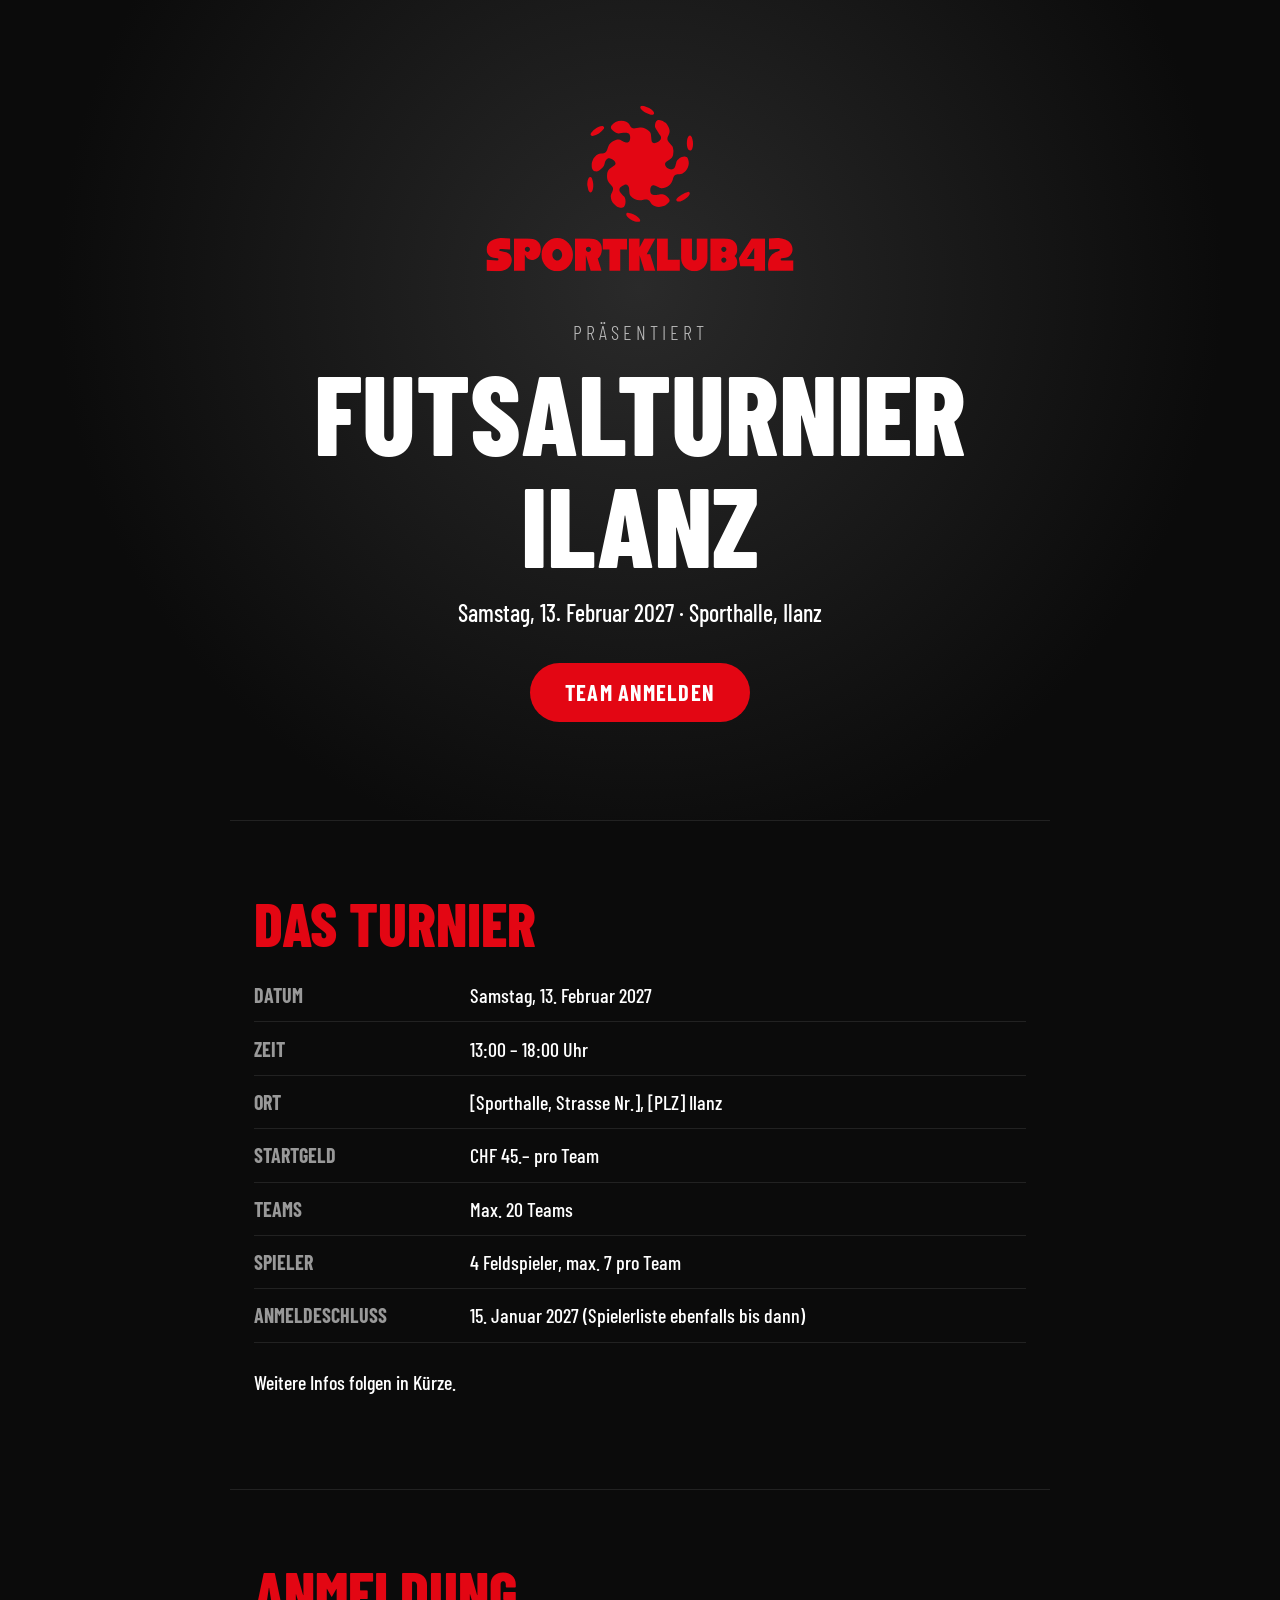
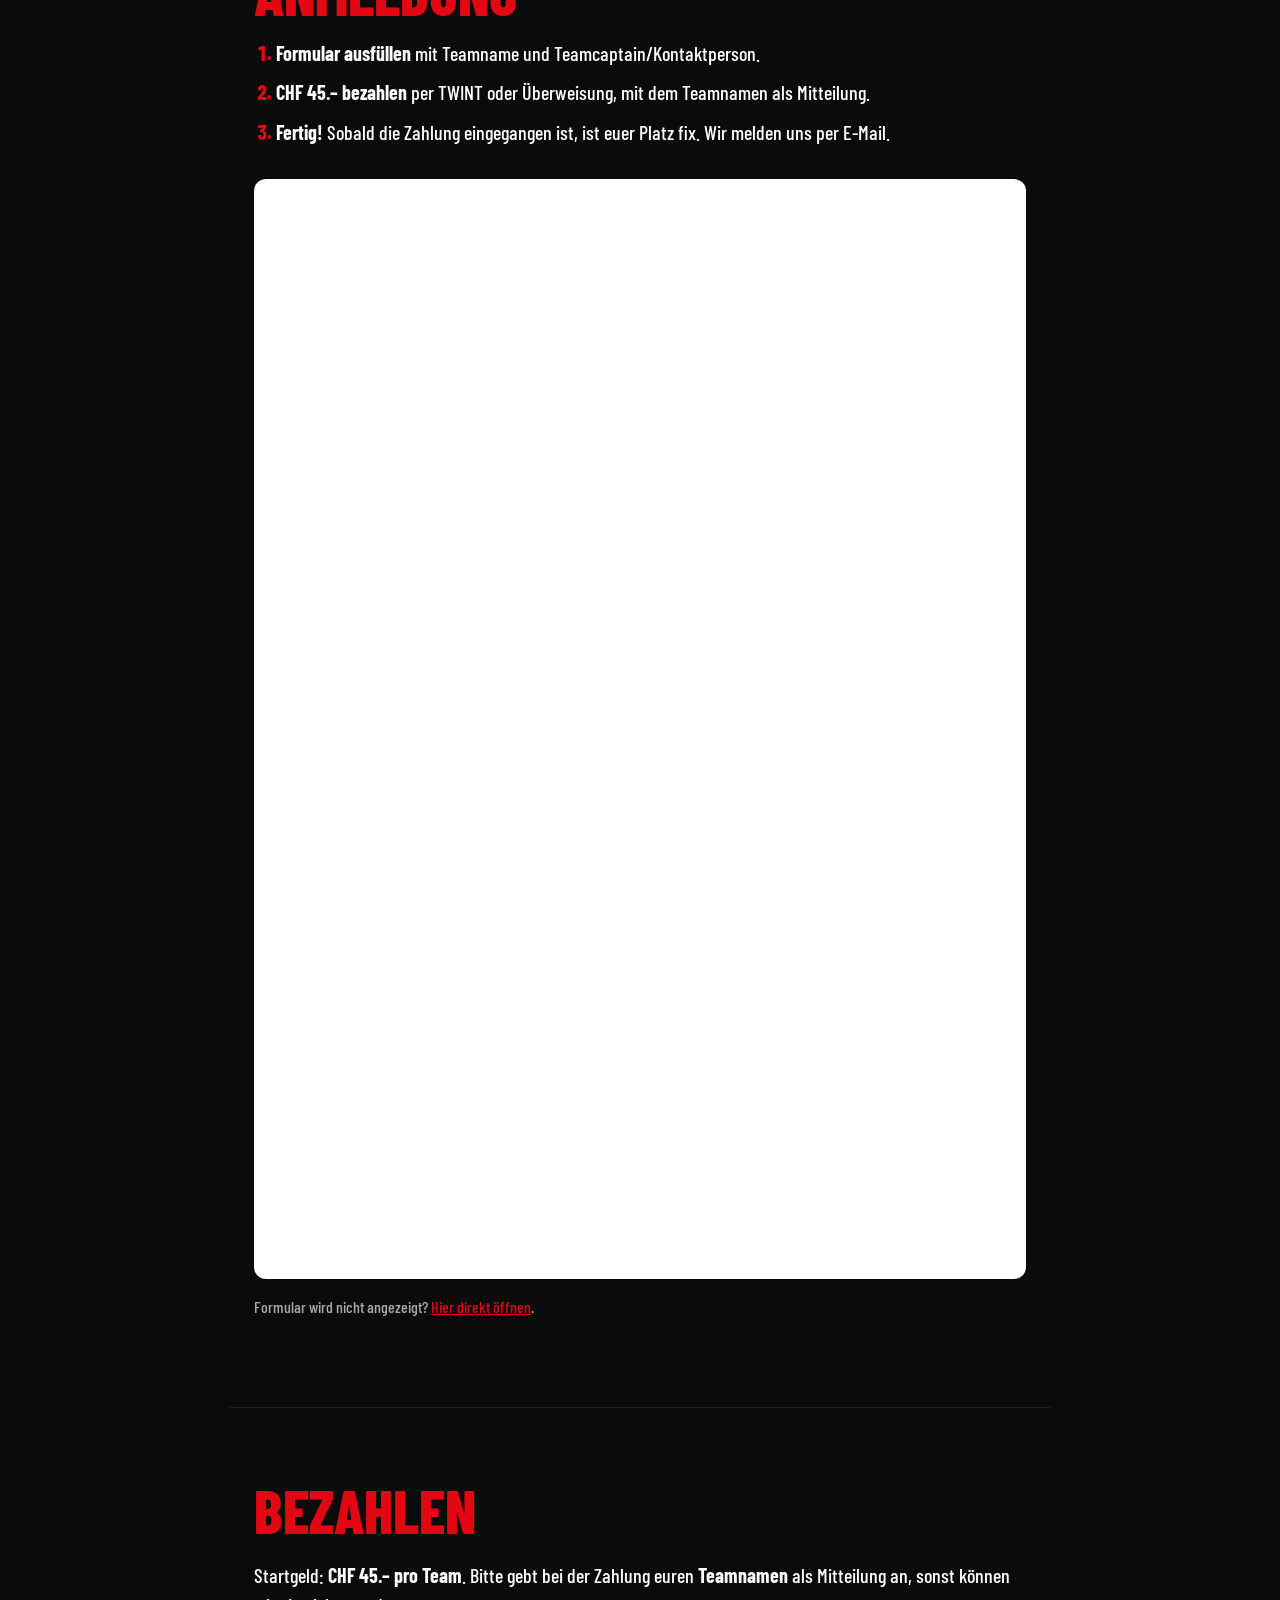
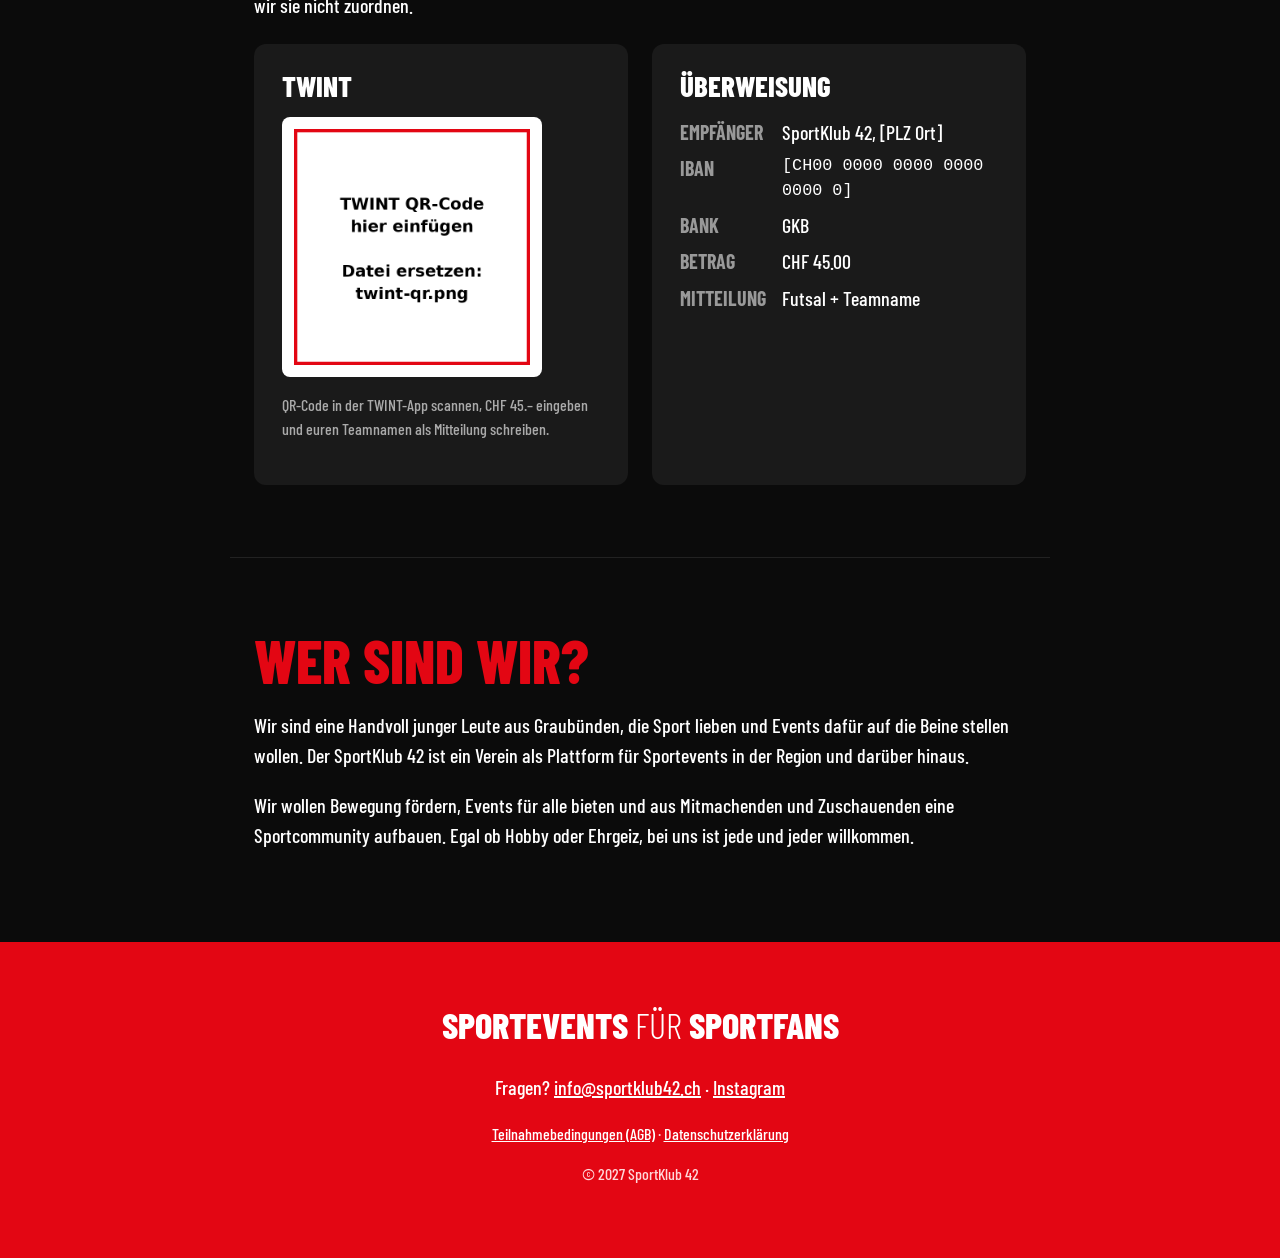
==== index.html @ c906b87c "update" ====
<!DOCTYPE html>
<html lang="de">
<head>
  <meta charset="UTF-8">
  <meta name="viewport" content="width=device-width, initial-scale=1">
  <title>Futsalturnier Ilanz 2027 · SportKlub 42</title>
  <meta name="description" content="Futsalturnier in Ilanz am 13. Februar 2027. Jetzt Team anmelden!">
  <link rel="icon" href="favicon.svg" type="image/svg+xml">
  <link rel="preconnect" href="https://fonts.googleapis.com">
  <link rel="preconnect" href="https://fonts.gstatic.com" crossorigin>
  <link href="https://fonts.googleapis.com/css2?family=Barlow+Condensed:wght@300;500;700;800&display=swap" rel="stylesheet">
  <link rel="stylesheet" href="style.css">
</head>
<body>



<!-- ===================== START ===================== -->
<header class="hero">
  <img src="logo.svg" alt="SportKlub 42" class="hero-logo">
  <p class="kicker">präsentiert</p>
  <h1>Futsalturnier<br>Ilanz</h1>
  <!-- ✏️ ÄNDERN: Datum und Ort -->
  <p class="hero-date">Samstag, 13. Februar 2027 · Sporthalle, Ilanz</p>
  <a href="#anmeldung" class="button">Team anmelden</a>
</header>

<main>

<!-- ===================== TURNIER-INFOS ===================== -->
<section id="infos">
  <h2>Das Turnier</h2>
  <!-- ✏️ ÄNDERN: Infos anpassen. Eine Zeile = ein <div>…</div> -->
  <dl class="facts">
    <div><dt>Datum</dt><dd>Samstag, 13. Februar 2027</dd></div>
    <div><dt>Zeit</dt><dd>13:00 – 18:00 Uhr</dd></div>
    <div><dt>Ort</dt><dd>[Sporthalle, Strasse Nr.], [PLZ] Ilanz</dd></div>
    <div><dt>Startgeld</dt><dd>CHF 45.– pro Team</dd></div>
    <div><dt>Teams</dt><dd>Max. 20 Teams</dd></div>
    <div><dt>Spieler</dt><dd>4 Feldspieler, max. 7 pro Team</dd></div>
    <div><dt>Anmeldeschluss</dt><dd>15. Januar 2027 (Spielerliste ebenfalls bis dann)</dd></div>
  </dl>
  <!-- ✏️ ÄNDERN: Weitere Infos (Preise, Festwirtschaft, Regeln …) -->
  <p>Weitere Infos folgen in Kürze.</p>
</section>

<!-- ===================== ANMELDUNG ===================== -->
<section id="anmeldung">
  <h2>Anmeldung</h2>
  <ol class="steps">
    <li><strong>Formular ausfüllen</strong> mit Teamname und Teamcaptain/Kontaktperson.</li>
    <li><strong>CHF 45.– bezahlen</strong> per TWINT oder Überweisung, mit dem Teamnamen als Mitteilung.</li>
    <li><strong>Fertig!</strong> Sobald die Zahlung eingegangen ist, ist euer Platz fix. Wir melden uns per E-Mail.</li>
  </ol>

  <!-- ✏️ ÄNDERN: Link zu deinem Google Formular (2× unten).
       Google Forms → Senden → Symbol <> → den Link aus src="…" kopieren. -->
  <div class="form-wrap">
    <iframe src="https://docs.google.com/forms/d/e/1FAIpQLSemf6gyw5c2agx_GuWiJ-W3IJJ6KyXU89ZQ1VP37ujWk7Qgcg/viewform?usp=header"
            title="Anmeldeformular" loading="lazy">Wird geladen…</iframe>
  </div>
  <p class="small">Formular wird nicht angezeigt?
    <a href="https://docs.google.com/forms/d/e/1FAIpQLSemf6gyw5c2agx_GuWiJ-W3IJJ6KyXU89ZQ1VP37ujWk7Qgcg/viewform" target="_blank" rel="noopener">Hier direkt öffnen</a>.</p>
</section>

<!-- ===================== BEZAHLEN ===================== -->
<section id="bezahlen">
  <h2>Bezahlen</h2>
  <p>Startgeld: <strong>CHF 45.– pro Team</strong>. Bitte gebt bei der Zahlung euren <strong>Teamnamen</strong> als Mitteilung an, sonst können wir sie nicht zuordnen.</p>

  <div class="pay">
    <div class="pay-box">
      <h3>TWINT</h3>
      <!-- ✏️ ÄNDERN: Dein QR-Code als Bild "twint-qr.png" in den Ordner legen (alte Datei ersetzen) -->
      <img src="twint-qr.png" alt="TWINT QR-Code" class="qr">
      <p class="small">QR-Code in der TWINT-App scannen, CHF 45.– eingeben und euren Teamnamen als Mitteilung schreiben.</p>
    </div>

    <div class="pay-box">
      <h3>Überweisung</h3>
      <!-- ✏️ ÄNDERN: Bankangaben -->
      <dl class="bank">
        <dt>Empfänger</dt><dd>SportKlub 42, [PLZ Ort]</dd>
        <dt>IBAN</dt><dd class="mono">[CH00 0000 0000 0000 0000 0]</dd>
        <dt>Bank</dt><dd>GKB</dd>
        <dt>Betrag</dt><dd>CHF 45.00</dd>
        <dt>Mitteilung</dt><dd>Futsal + Teamname</dd>
      </dl>
    </div>
  </div>
</section>

<!-- ===================== ÜBER UNS ===================== -->
<section id="ueber-uns">
  <h2>Wer sind wir?</h2>
  <p>Wir sind eine Handvoll junger Leute aus Graubünden, die Sport lieben und Events dafür auf die Beine stellen wollen. Der SportKlub 42 ist ein Verein als Plattform für Sportevents in der Region und darüber hinaus.</p>
  <p>Wir wollen Bewegung fördern, Events für alle bieten und aus Mitmachenden und Zuschauenden eine Sportcommunity aufbauen. Egal ob Hobby oder Ehrgeiz, bei uns ist jede und jeder willkommen.</p>
</section>

</main>

<!-- ===================== FUSSZEILE ===================== -->
<footer>
  <p class="tagline">Sportevents <span>für</span> Sportfans</p>
  <!-- ✏️ ÄNDERN: Kontakt -->
  <p>Fragen? <a href="mailto:info@sportklub42.ch">info@sportklub42.ch</a> · <a href="https://www.instagram.com/sportklub.42/" target="_blank" rel="noopener">Instagram</a></p>
  <p class="small"><a href="agb.html">Teilnahmebedingungen (AGB)</a> · <a href="datenschutz.html">Datenschutzerklärung</a></p>
  <p class="small">© 2027 SportKlub 42</p>
</footer>

</body>
</html>
---- style.css ----
/* Farben – hier kannst du sie zentral ändern */
:root {
  --rot: #E30613;
  --schwarz: #0b0b0b;
  --grau: #1a1a1a;
  --weiss: #ffffff;
}

* { box-sizing: border-box; }

body {
  margin: 0;
  background: var(--schwarz);
  color: var(--weiss);
  font-family: "Barlow Condensed", "Arial Narrow", sans-serif;
  font-weight: 500;
  font-size: 1.25rem;
  line-height: 1.5;
}

a { color: var(--rot); }

h1, h2, h3 {
  font-weight: 800;
  text-transform: uppercase;
  line-height: 1;
  margin: 0 0 1rem;
}

/* ---------- Start ---------- */
.hero {
  min-height: min(100vh, 820px);
  display: flex;
  flex-direction: column;
  align-items: center;
  justify-content: center;
  text-align: center;
  padding: 3rem 1.5rem;
  background: radial-gradient(circle at 50% 35%, #2a2a2a 0%, var(--schwarz) 70%);
}
.hero-logo { width: min(320px, 70vw); margin-bottom: 2.5rem; }
.kicker { text-transform: uppercase; letter-spacing: .2em; font-weight: 300; margin: 0 0 .5rem; color: #bbb; }
.hero h1 { font-size: clamp(2.5rem, 10vw, 7rem); overflow-wrap: anywhere; }
.hero-date { font-size: 1.5rem; margin: 0 0 2rem; }

.button {
  display: inline-block;
  background: var(--rot);
  color: var(--weiss);
  text-decoration: none;
  text-transform: uppercase;
  font-weight: 700;
  font-size: 1.4rem;
  letter-spacing: .05em;
  padding: .8rem 2.2rem;
  border-radius: 999px;
}
.button:hover { background: #c00510; }

/* ---------- Abschnitte ---------- */
section {
  max-width: 820px;
  margin: 0 auto;
  padding: 4.5rem 1.5rem;
  border-top: 1px solid #222;
}
section h2 { font-size: clamp(2.5rem, 7vw, 3.75rem); color: var(--rot); }

.facts { margin: 0 0 1.5rem; }
.facts div {
  display: grid;
  grid-template-columns: 12.5rem 1fr;
  gap: 1rem;
  padding: .7rem 0;
  border-bottom: 1px solid #222;
}
.facts dt { text-transform: uppercase; font-weight: 700; color: #999; }
.facts dd { margin: 0; }

.steps { padding-left: 1.4rem; margin: 0 0 2rem; }
.steps li { margin-bottom: .6rem; }
.steps li::marker { color: var(--rot); font-weight: 800; }

.form-wrap {
  background: var(--weiss);
  border-radius: 12px;
  overflow: hidden;
}
.form-wrap iframe { display: block; width: 100%; height: 1100px; border: 0; }

.pay { display: grid; grid-template-columns: 1fr 1fr; gap: 1.5rem; margin-top: 1.5rem; }
.pay-box { background: var(--grau); border-radius: 12px; padding: 1.75rem; }
.pay-box h3 { font-size: 1.8rem; }
.qr { width: 100%; max-width: 260px; display: block; background: var(--weiss); border-radius: 8px; padding: 8px; }
.bank { margin: 0; display: grid; grid-template-columns: auto 1fr; gap: .4rem 1rem; }
.bank dt { color: #999; text-transform: uppercase; font-weight: 700; }
.bank dd { margin: 0; }
.mono { font-family: ui-monospace, Menlo, Consolas, monospace; font-size: 1.05rem; word-break: break-all; }

.small { font-size: 1rem; color: #aaa; }

/* ---------- Fusszeile ---------- */
footer {
  background: var(--rot);
  text-align: center;
  padding: 3.5rem 1.5rem;
}
footer a { color: var(--weiss); }
footer .small { color: #ffd6d8; max-width: 620px; margin-left: auto; margin-right: auto; }
.tagline { font-size: 2.25rem; font-weight: 800; text-transform: uppercase; margin: 0 0 1rem; }
.tagline span { font-weight: 300; }

/* ---------- Handy ---------- */
@media (max-width: 640px) {
  .facts div { grid-template-columns: 1fr; gap: 0; }
  .pay { grid-template-columns: 1fr; }
}
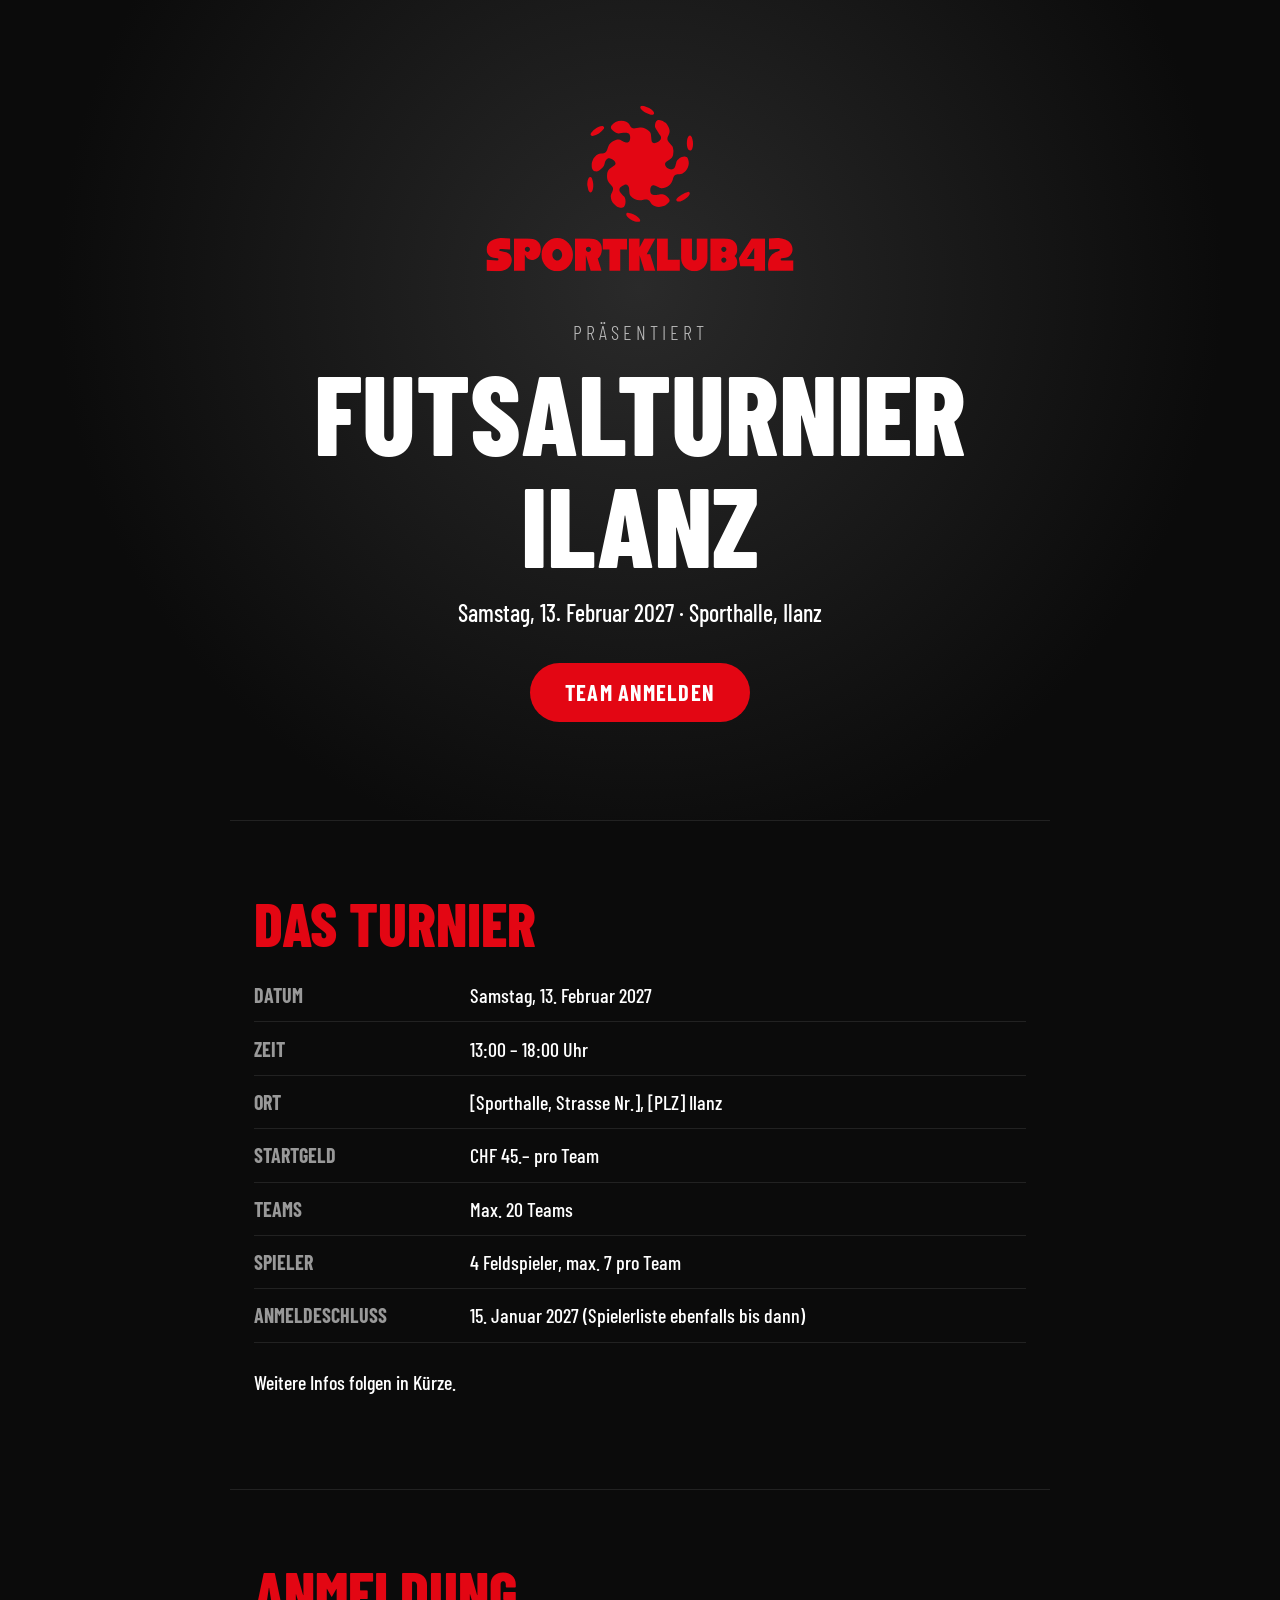
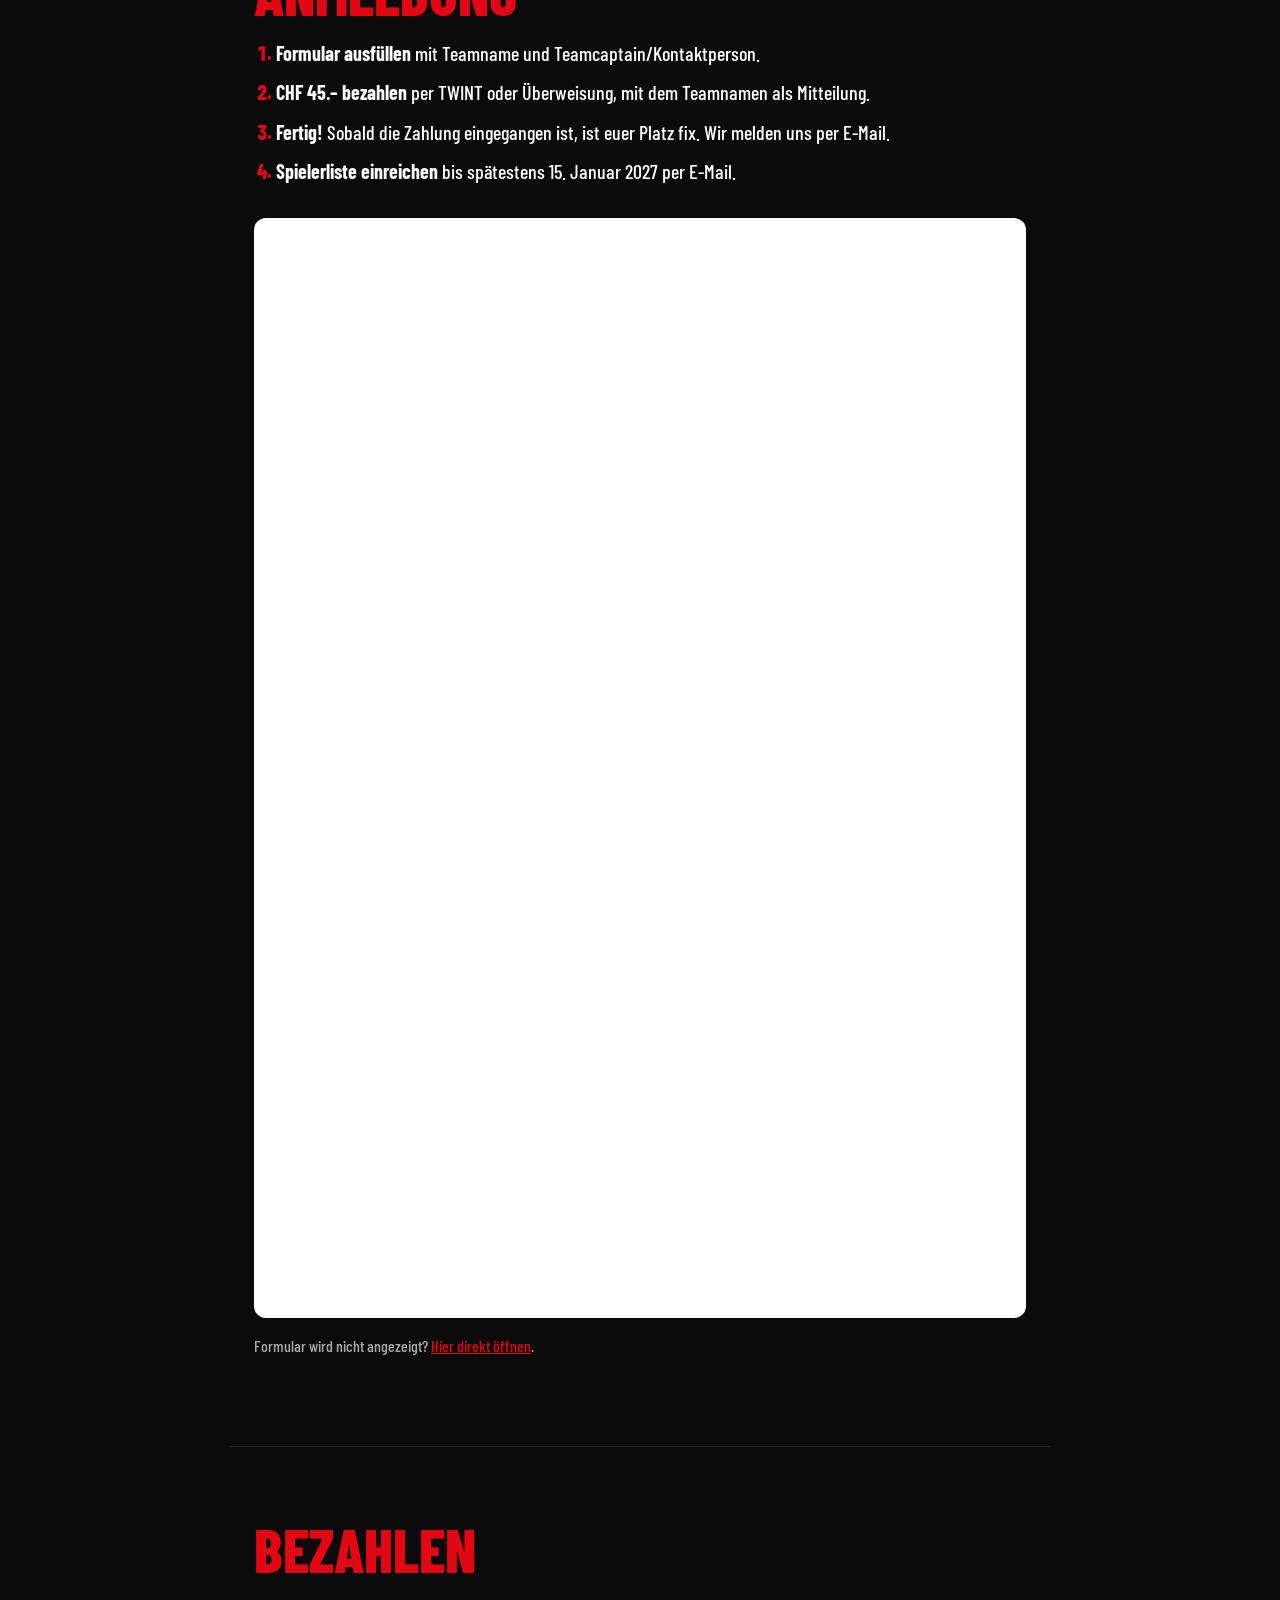
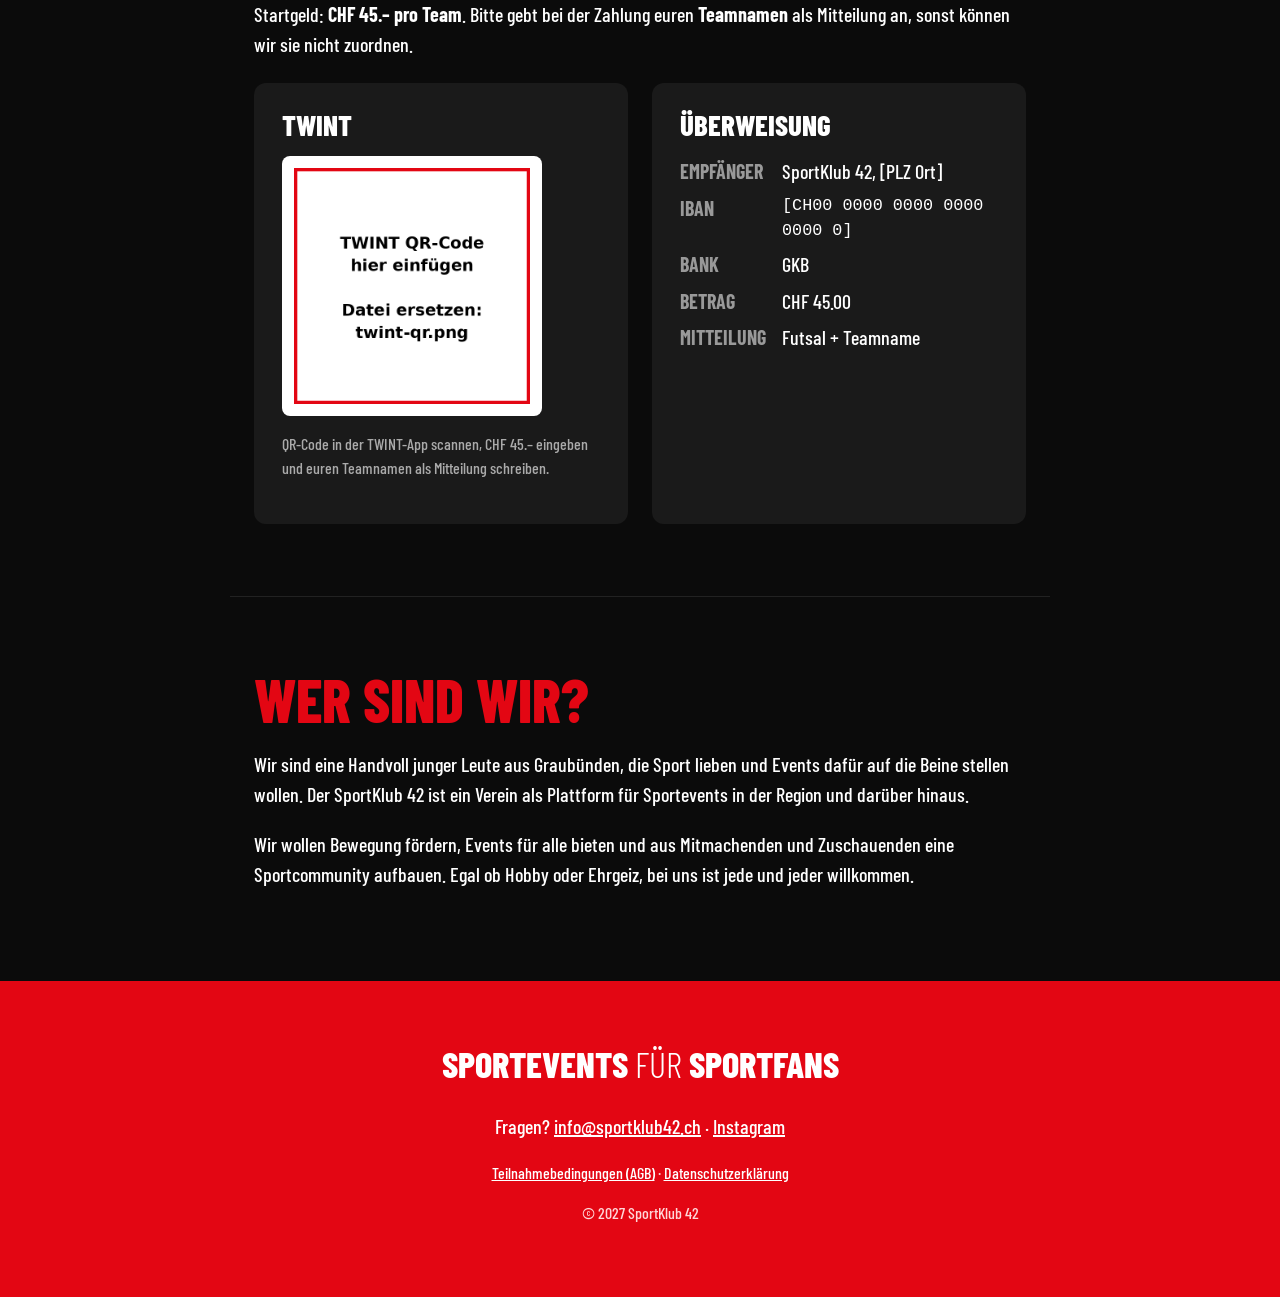
==== commit cd1ef8b8: "point 4 bei Anmeldung" ====
--- a/index.html
+++ b/index.html
@@ -51,6 +51,7 @@
     <li><strong>Formular ausfüllen</strong> mit Teamname und Teamcaptain/Kontaktperson.</li>
     <li><strong>CHF 45.– bezahlen</strong> per TWINT oder Überweisung, mit dem Teamnamen als Mitteilung.</li>
     <li><strong>Fertig!</strong> Sobald die Zahlung eingegangen ist, ist euer Platz fix. Wir melden uns per E-Mail.</li>
+    <li><strong>Spielerliste einreichen</strong> bis spätestens 15. Januar 2027 per E-Mail.</li>
   </ol>
 
   <!-- ✏️ ÄNDERN: Link zu deinem Google Formular (2× unten).
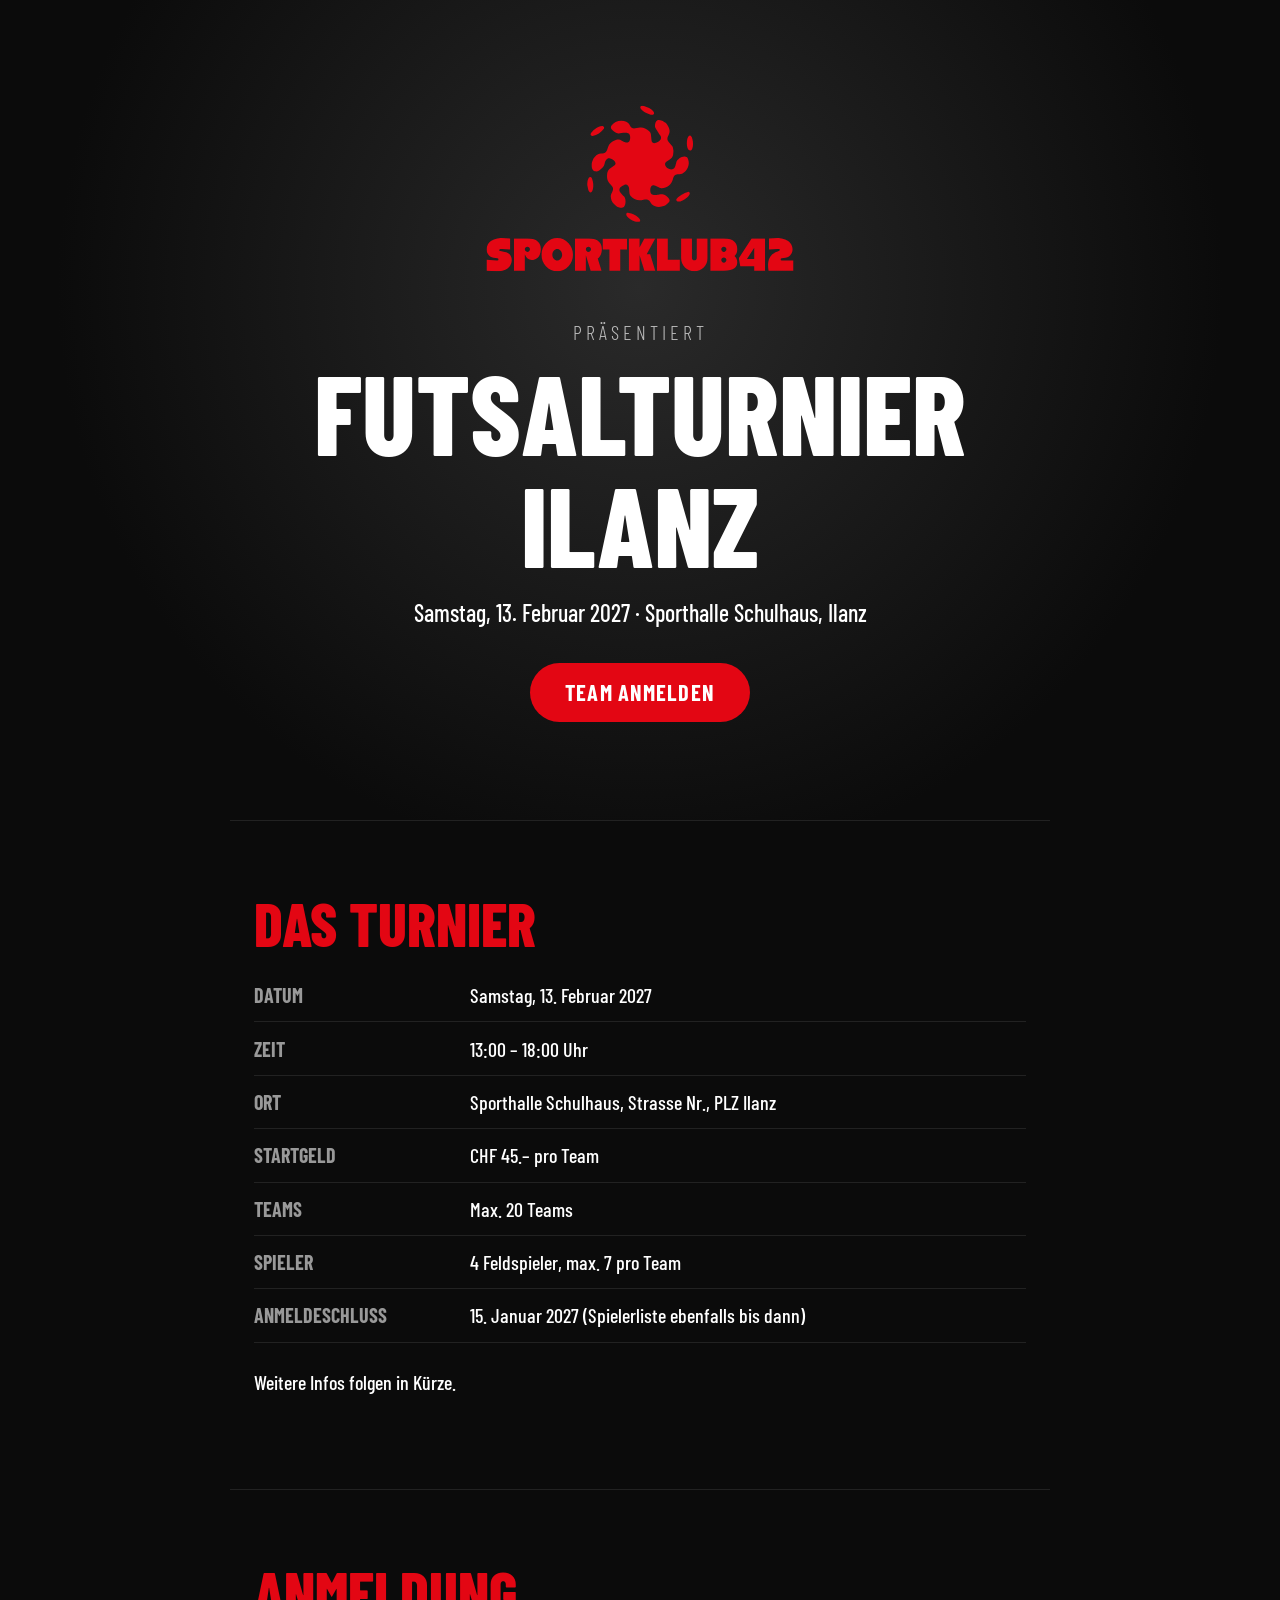
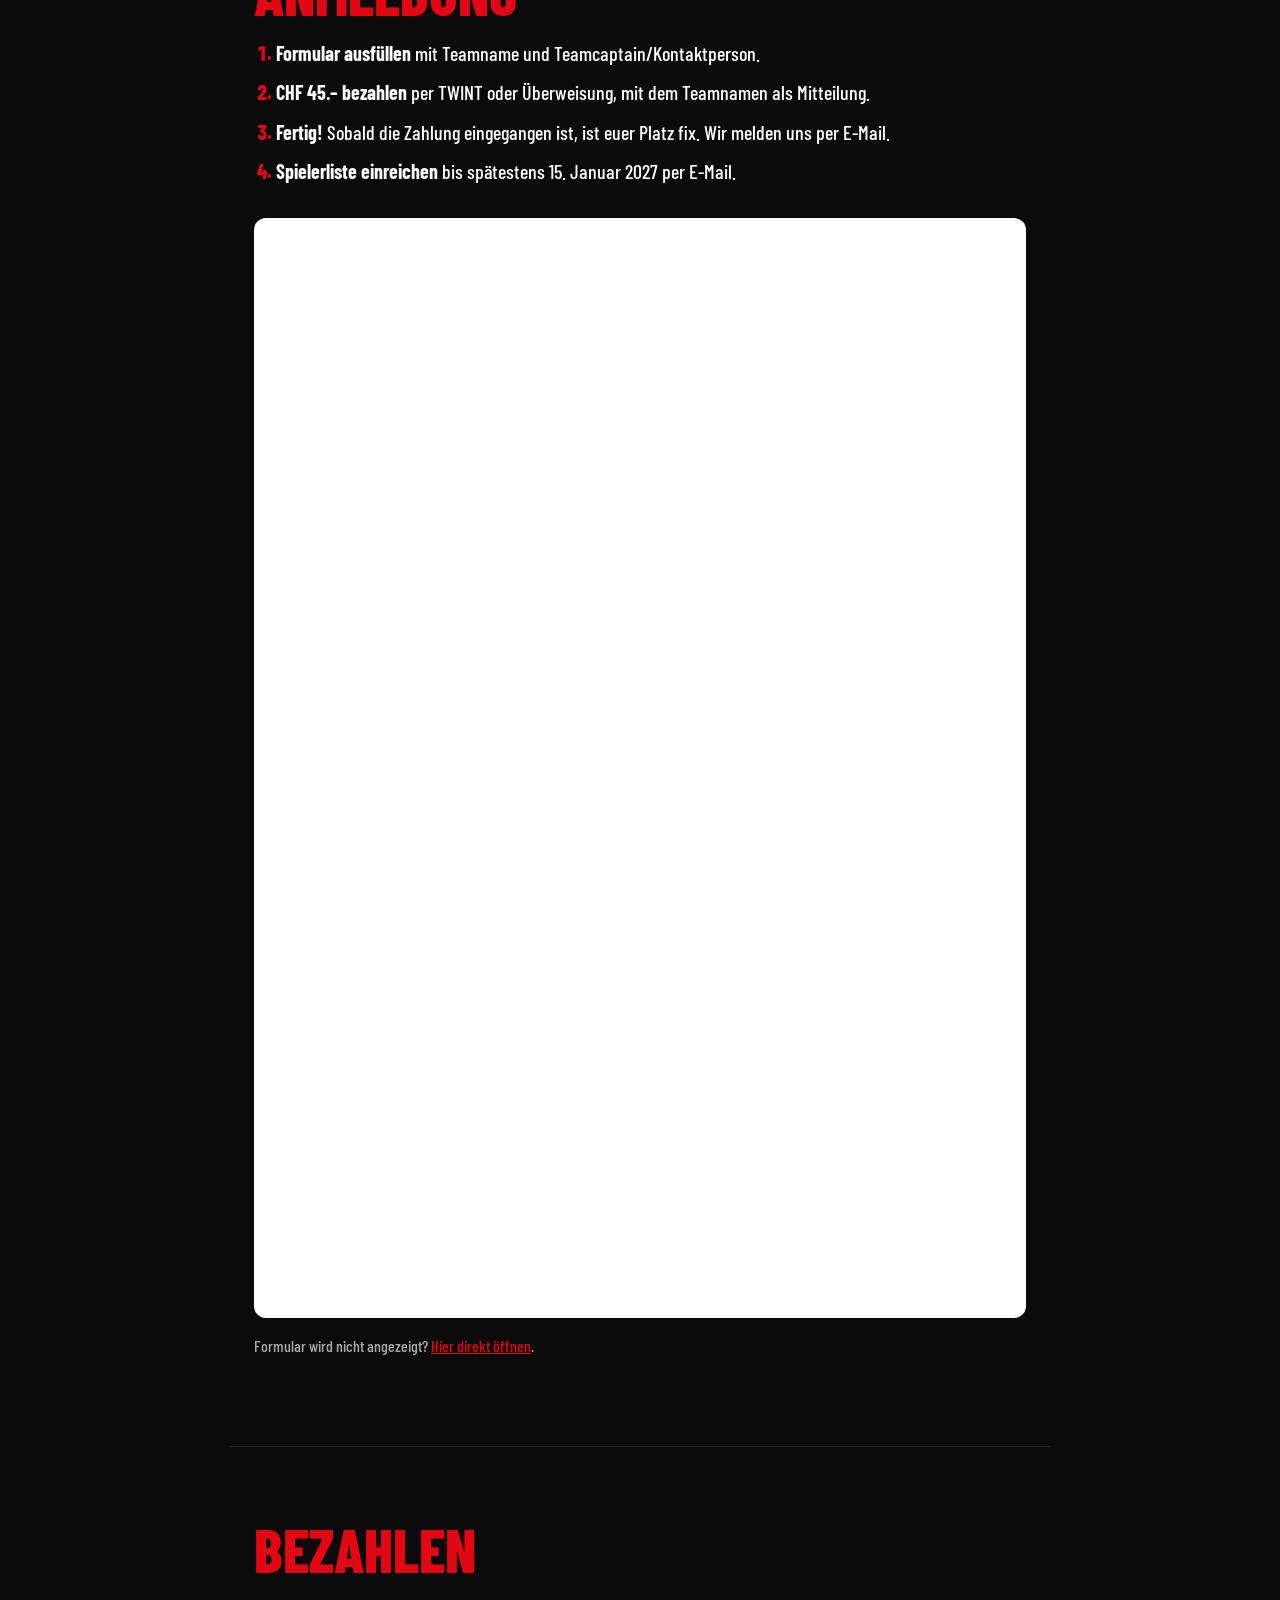
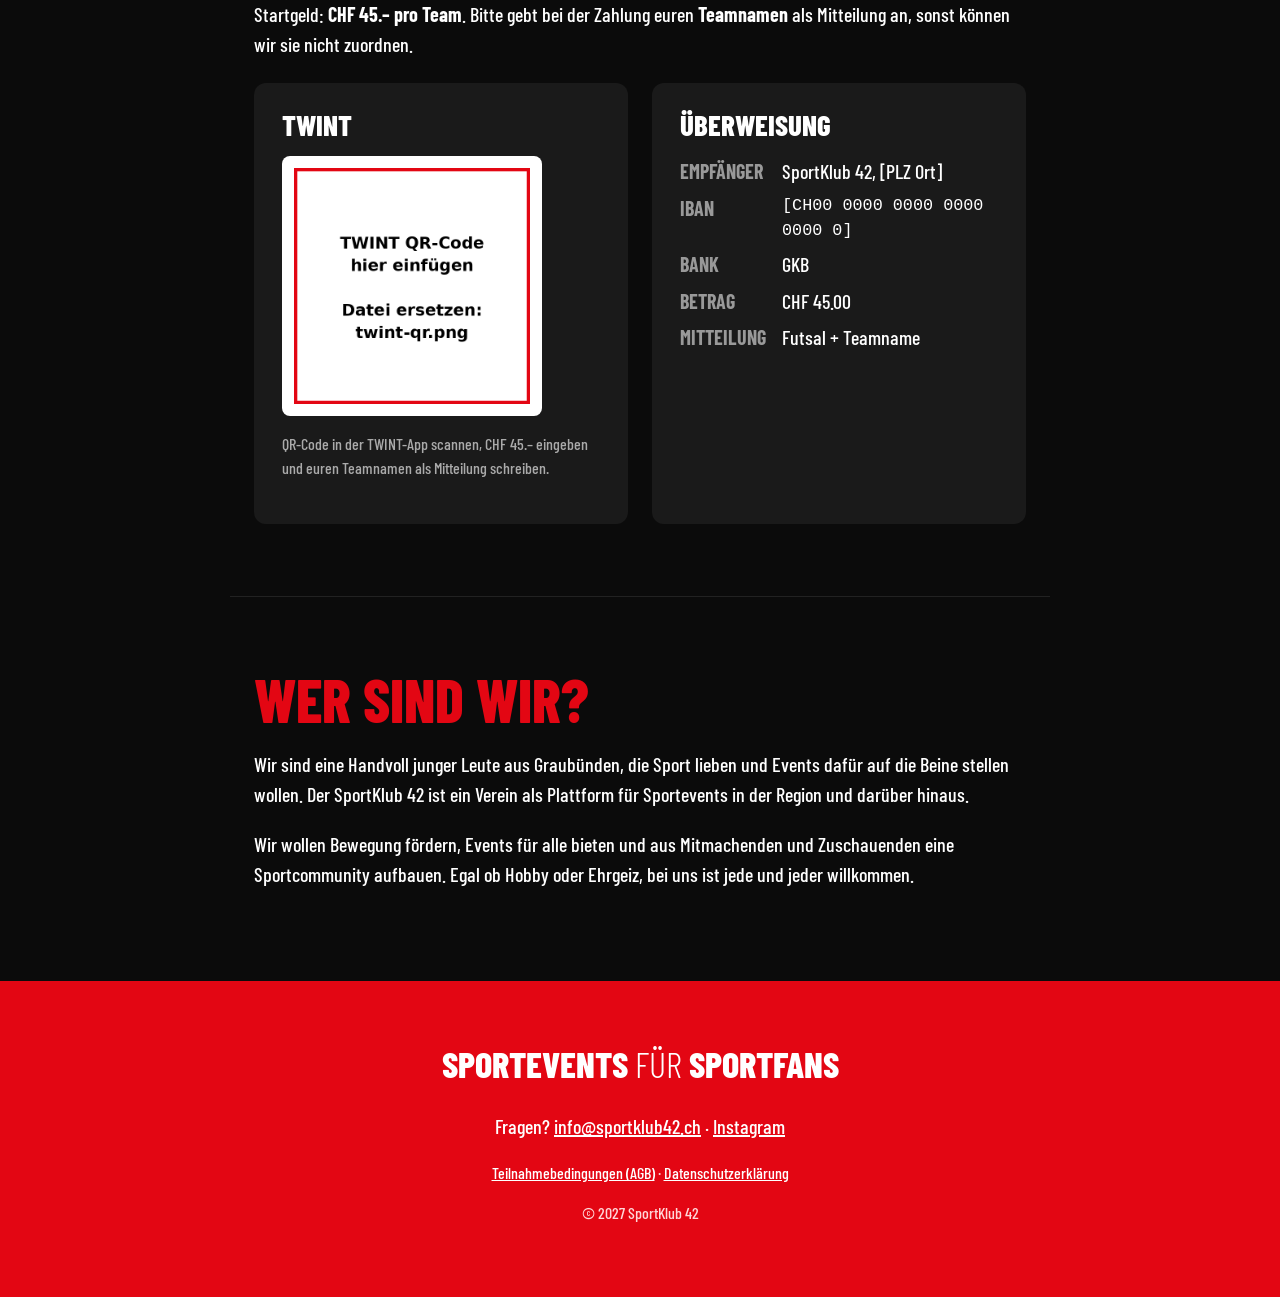
==== commit 08579677: "adresse update" ====
--- a/index.html
+++ b/index.html
@@ -21,7 +21,7 @@
   <p class="kicker">präsentiert</p>
   <h1>Futsalturnier<br>Ilanz</h1>
   <!-- ✏️ ÄNDERN: Datum und Ort -->
-  <p class="hero-date">Samstag, 13. Februar 2027 · Sporthalle, Ilanz</p>
+  <p class="hero-date">Samstag, 13. Februar 2027 · Sporthalle Schulhaus, Ilanz</p>
   <a href="#anmeldung" class="button">Team anmelden</a>
 </header>
 
@@ -34,7 +34,7 @@
   <dl class="facts">
     <div><dt>Datum</dt><dd>Samstag, 13. Februar 2027</dd></div>
     <div><dt>Zeit</dt><dd>13:00 – 18:00 Uhr</dd></div>
-    <div><dt>Ort</dt><dd>[Sporthalle, Strasse Nr.], [PLZ] Ilanz</dd></div>
+    <div><dt>Ort</dt><dd>Sporthalle Schulhaus, Strasse Nr., PLZ Ilanz</dd></div>
     <div><dt>Startgeld</dt><dd>CHF 45.– pro Team</dd></div>
     <div><dt>Teams</dt><dd>Max. 20 Teams</dd></div>
     <div><dt>Spieler</dt><dd>4 Feldspieler, max. 7 pro Team</dd></div>
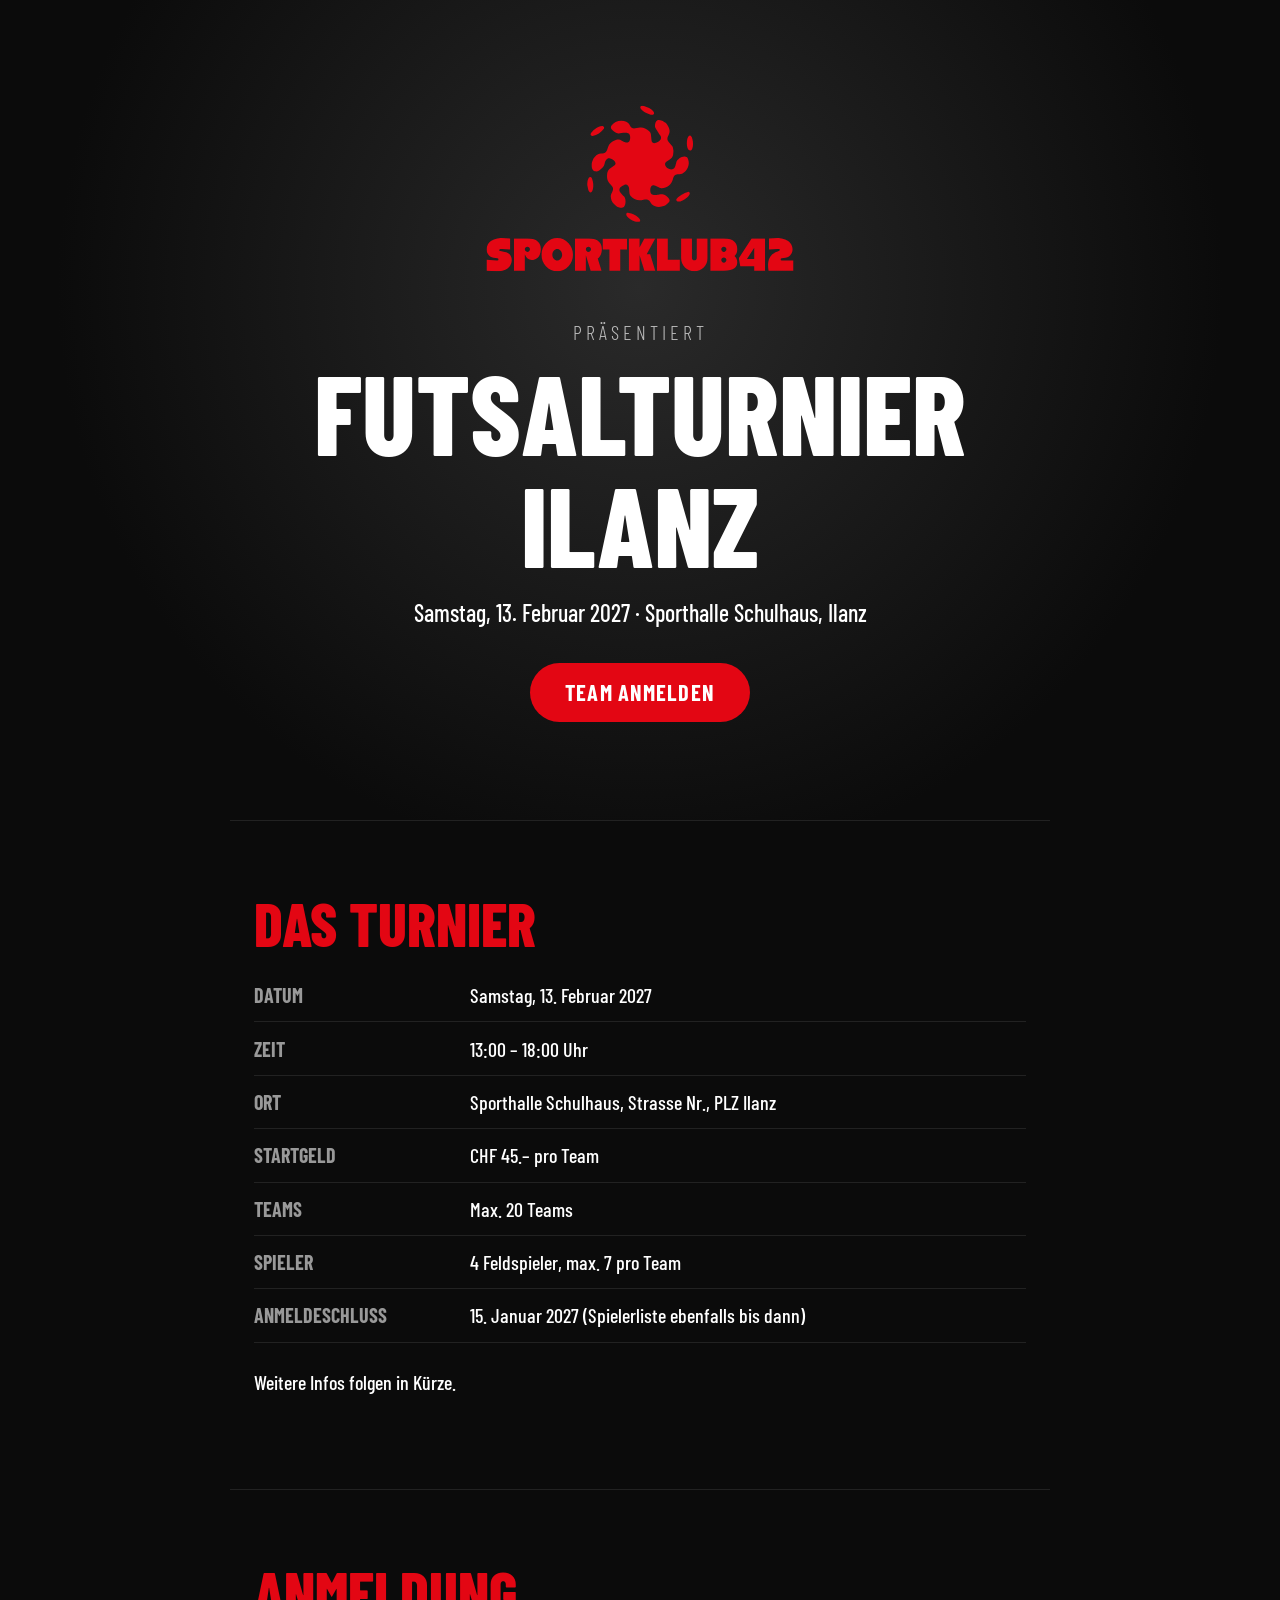
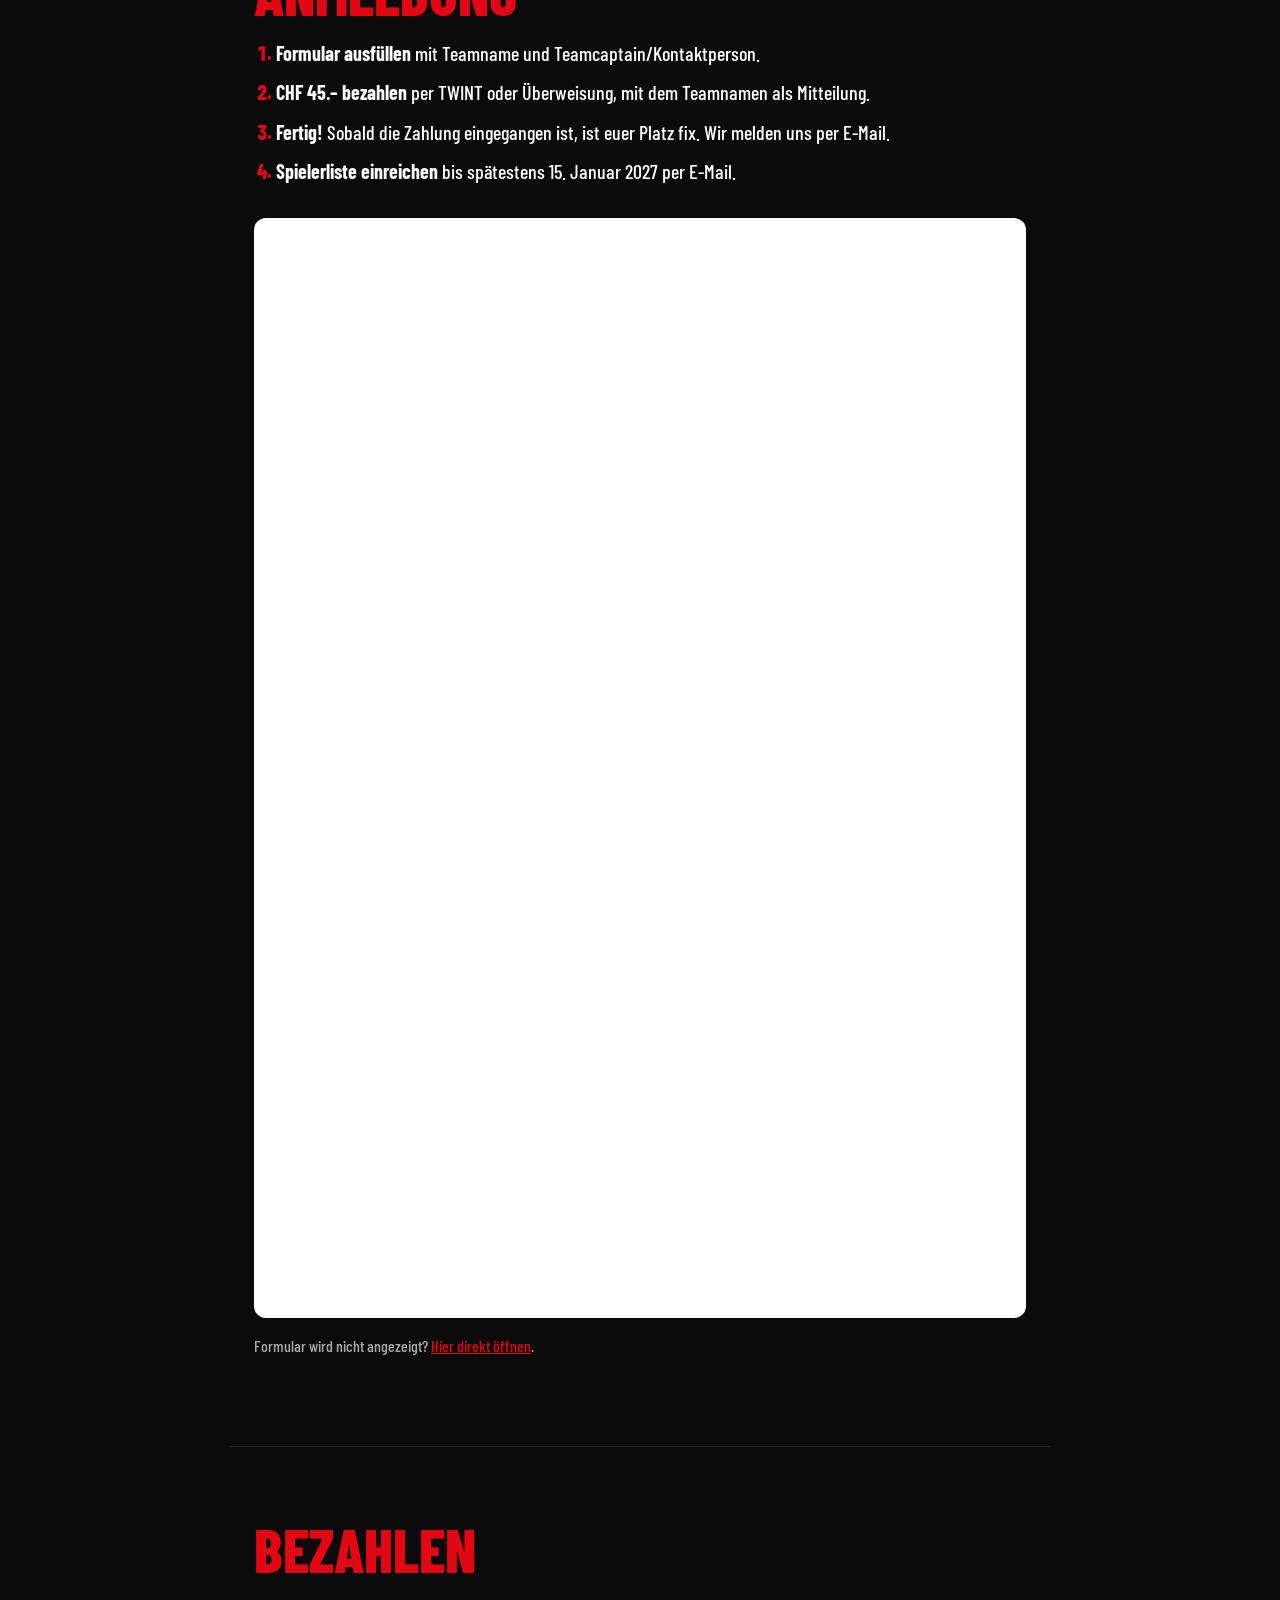
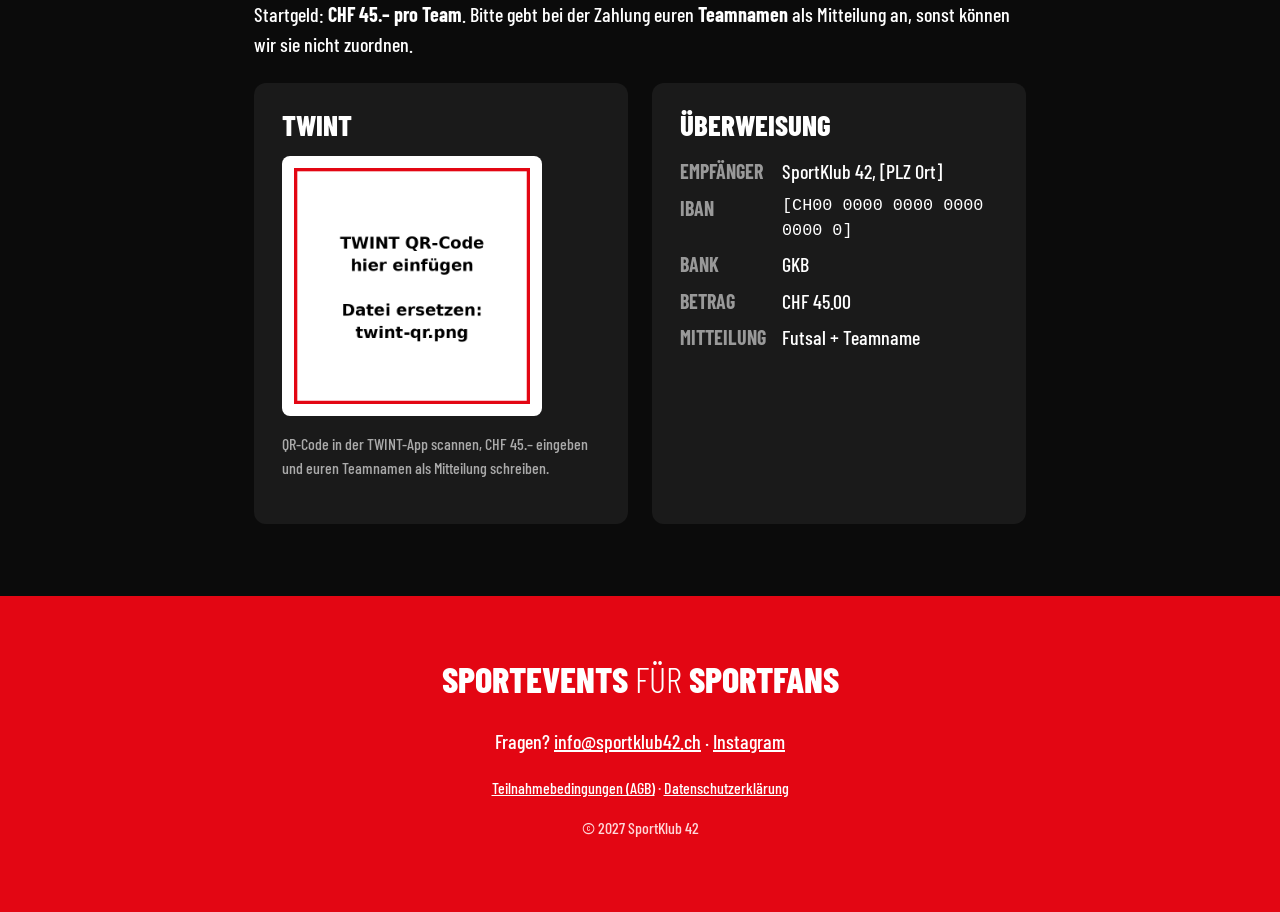
==== commit 393316f0: "about us deleted" ====
--- a/index.html
+++ b/index.html
@@ -91,12 +91,7 @@
   </div>
 </section>
 
-<!-- ===================== ÜBER UNS ===================== -->
-<section id="ueber-uns">
-  <h2>Wer sind wir?</h2>
-  <p>Wir sind eine Handvoll junger Leute aus Graubünden, die Sport lieben und Events dafür auf die Beine stellen wollen. Der SportKlub 42 ist ein Verein als Plattform für Sportevents in der Region und darüber hinaus.</p>
-  <p>Wir wollen Bewegung fördern, Events für alle bieten und aus Mitmachenden und Zuschauenden eine Sportcommunity aufbauen. Egal ob Hobby oder Ehrgeiz, bei uns ist jede und jeder willkommen.</p>
-</section>
+
 
 </main>
 
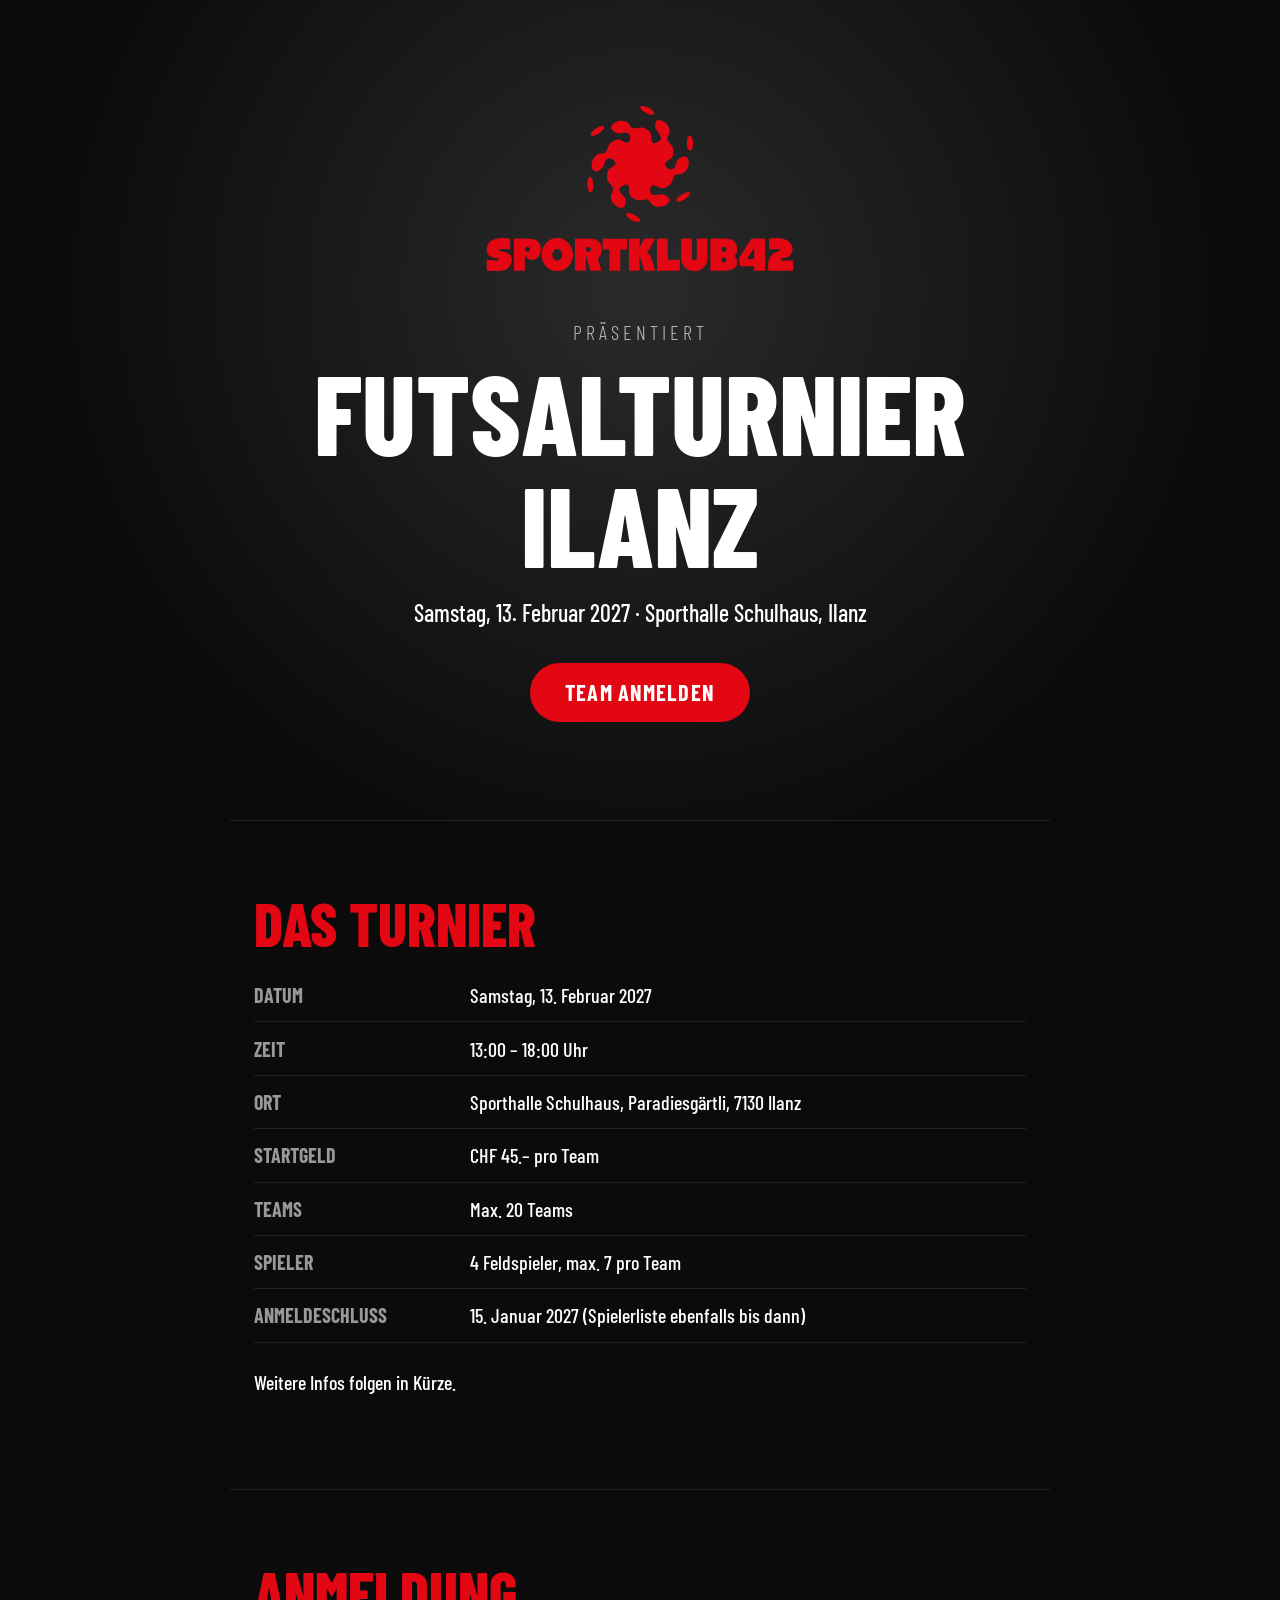
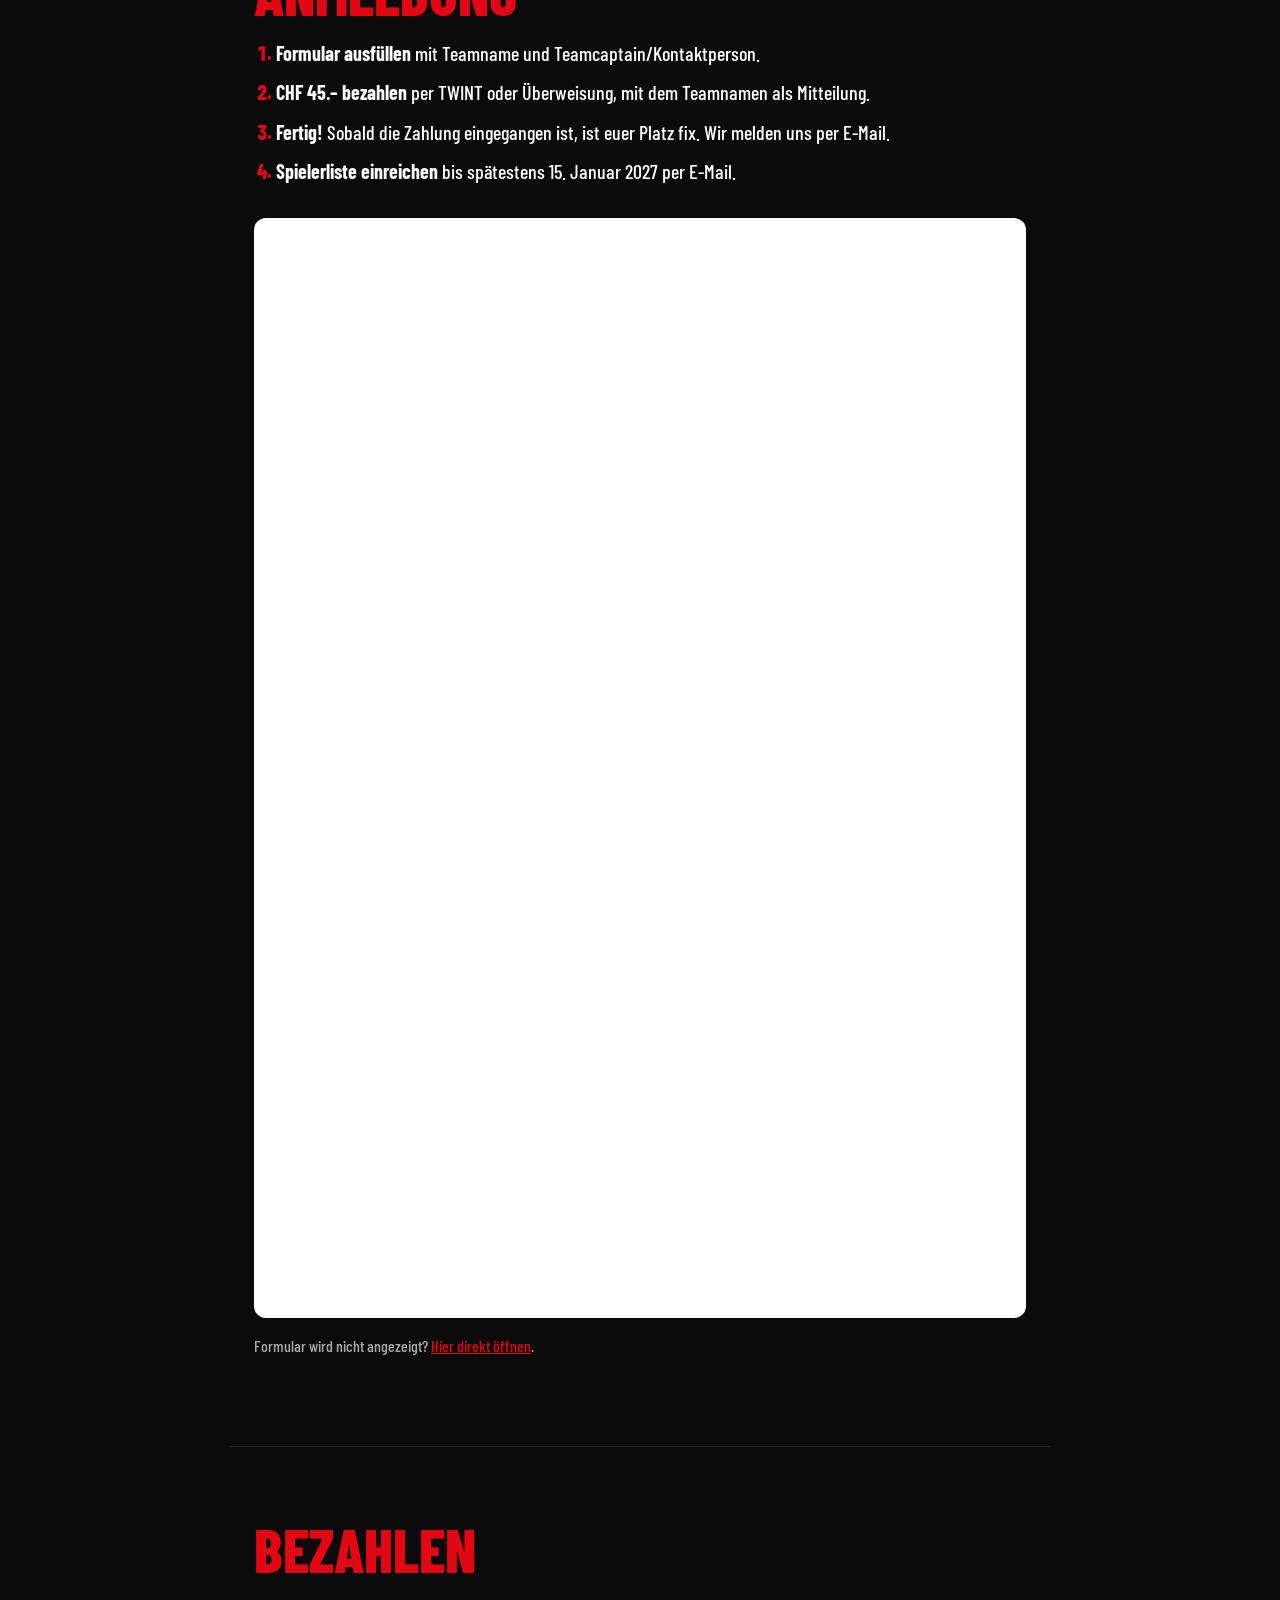
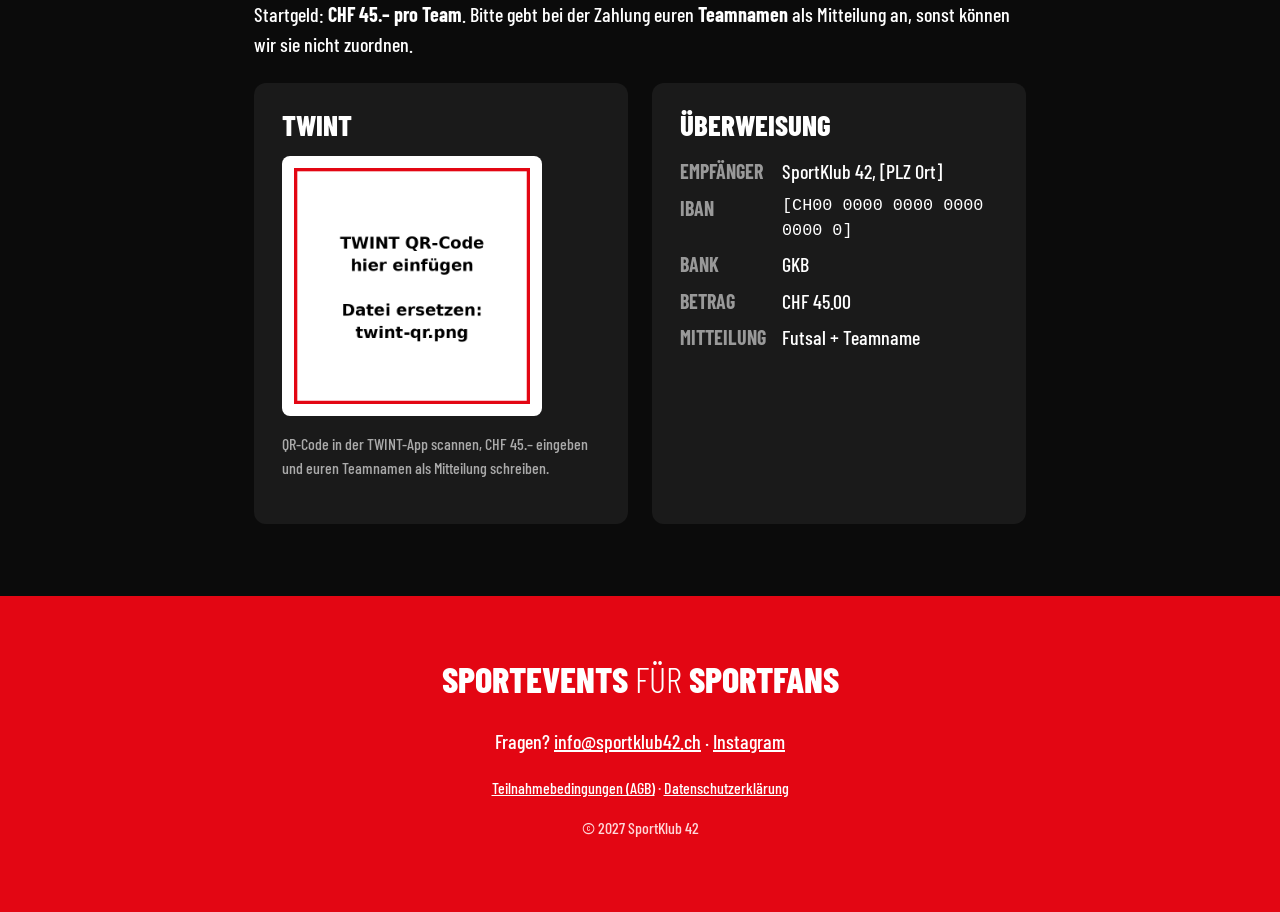
==== commit fe7e631f: "adresse" ====
--- a/index.html
+++ b/index.html
@@ -34,7 +34,7 @@
   <dl class="facts">
     <div><dt>Datum</dt><dd>Samstag, 13. Februar 2027</dd></div>
     <div><dt>Zeit</dt><dd>13:00 – 18:00 Uhr</dd></div>
-    <div><dt>Ort</dt><dd>Sporthalle Schulhaus, Strasse Nr., PLZ Ilanz</dd></div>
+    <div><dt>Ort</dt><dd>Sporthalle Schulhaus, Paradiesgärtli, 7130 Ilanz</dd></div>
     <div><dt>Startgeld</dt><dd>CHF 45.– pro Team</dd></div>
     <div><dt>Teams</dt><dd>Max. 20 Teams</dd></div>
     <div><dt>Spieler</dt><dd>4 Feldspieler, max. 7 pro Team</dd></div>
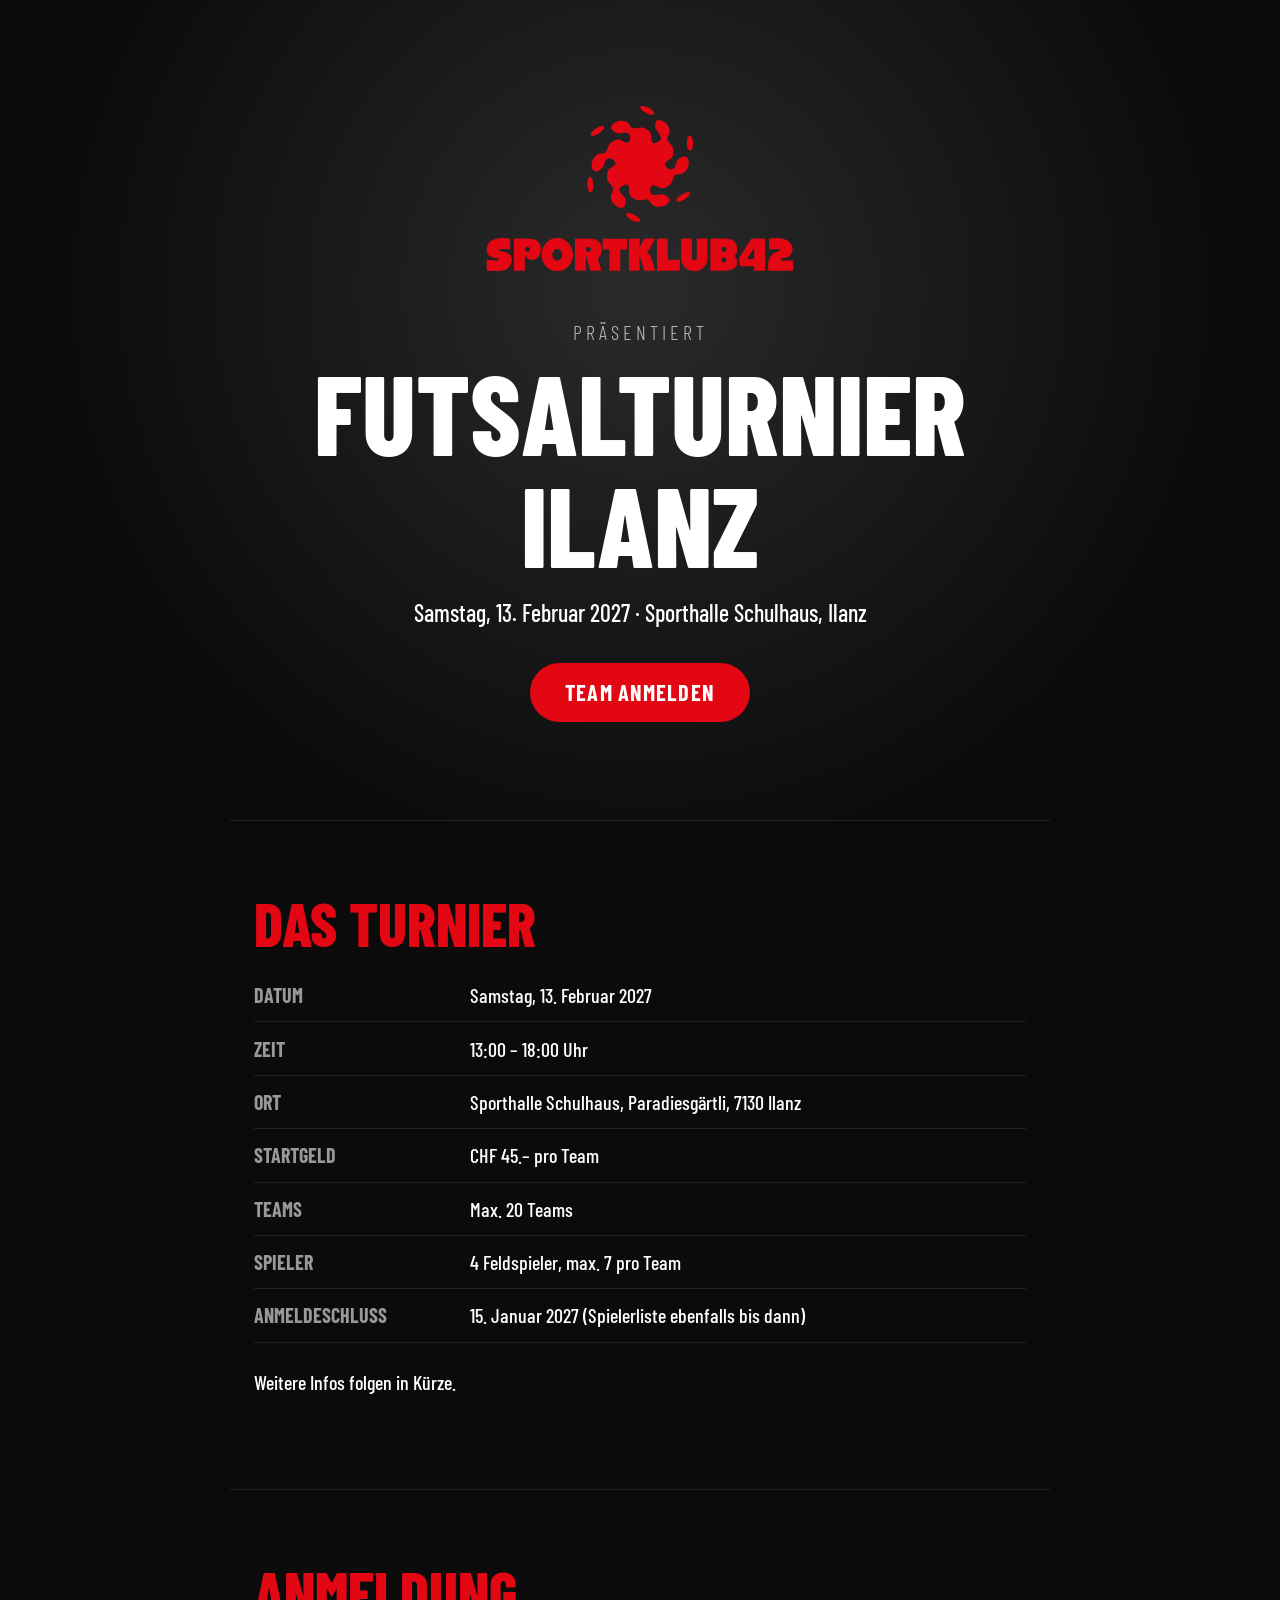
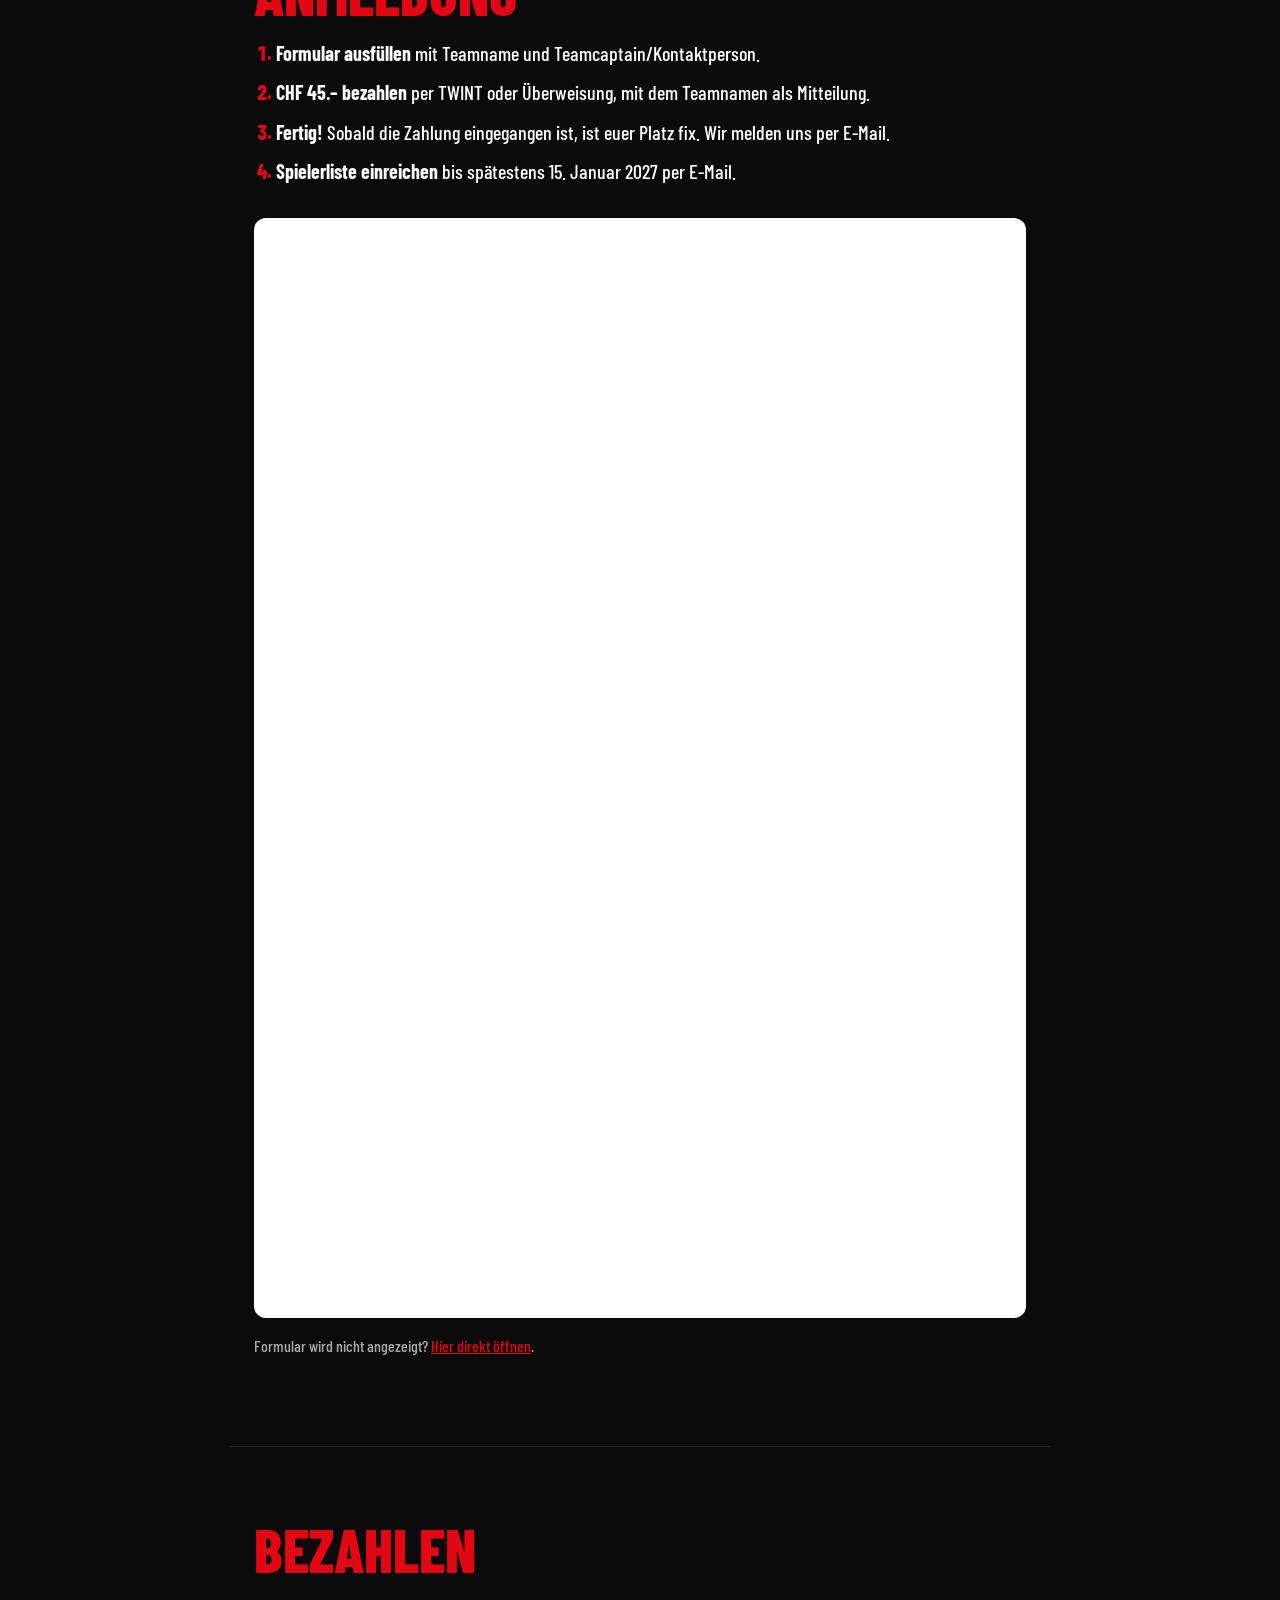
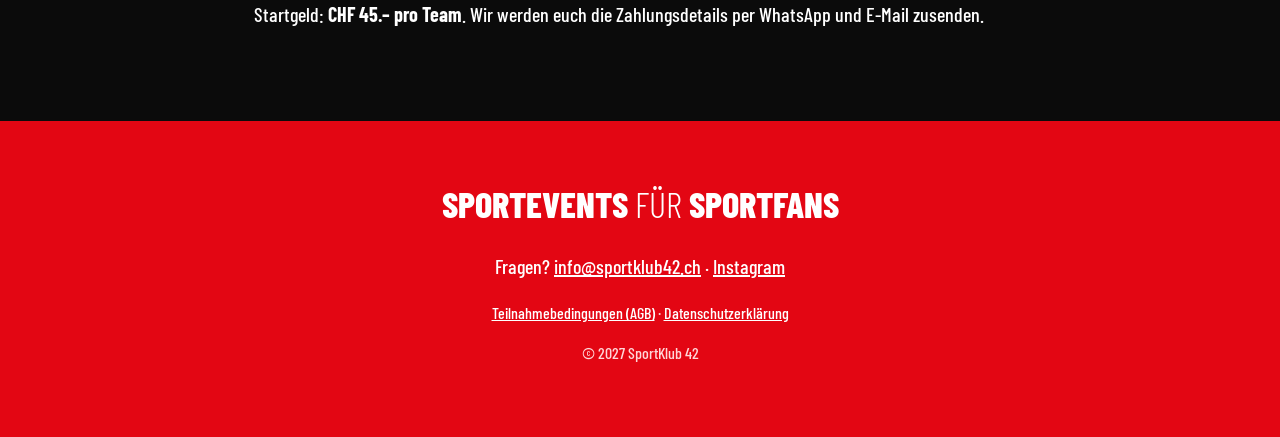
==== commit 34bd1813: "Paying Method Update" ====
--- a/index.html
+++ b/index.html
@@ -65,21 +65,22 @@
 </section>
 
 <!-- ===================== BEZAHLEN ===================== -->
+
 <section id="bezahlen">
   <h2>Bezahlen</h2>
-  <p>Startgeld: <strong>CHF 45.– pro Team</strong>. Bitte gebt bei der Zahlung euren <strong>Teamnamen</strong> als Mitteilung an, sonst können wir sie nicht zuordnen.</p>
+  <p>Startgeld: <strong>CHF 45.– pro Team</strong>. Wir werden euch die Zahlungsdetails per WhatsApp und E-Mail zusenden.</p>
 
-  <div class="pay">
+  <!--<div class="pay">
     <div class="pay-box">
       <h3>TWINT</h3>
-      <!-- ✏️ ÄNDERN: Dein QR-Code als Bild "twint-qr.png" in den Ordner legen (alte Datei ersetzen) -->
+      <!-- ✏️ ÄNDERN: Dein QR-Code als Bild "twint-qr.png" in den Ordner legen (alte Datei ersetzen)
       <img src="twint-qr.png" alt="TWINT QR-Code" class="qr">
       <p class="small">QR-Code in der TWINT-App scannen, CHF 45.– eingeben und euren Teamnamen als Mitteilung schreiben.</p>
     </div>
 
     <div class="pay-box">
       <h3>Überweisung</h3>
-      <!-- ✏️ ÄNDERN: Bankangaben -->
+      <!-- ✏️ ÄNDERN: Bankangaben
       <dl class="bank">
         <dt>Empfänger</dt><dd>SportKlub 42, [PLZ Ort]</dd>
         <dt>IBAN</dt><dd class="mono">[CH00 0000 0000 0000 0000 0]</dd>
@@ -90,7 +91,7 @@
     </div>
   </div>
 </section>
-
+-->
 
 
 </main>
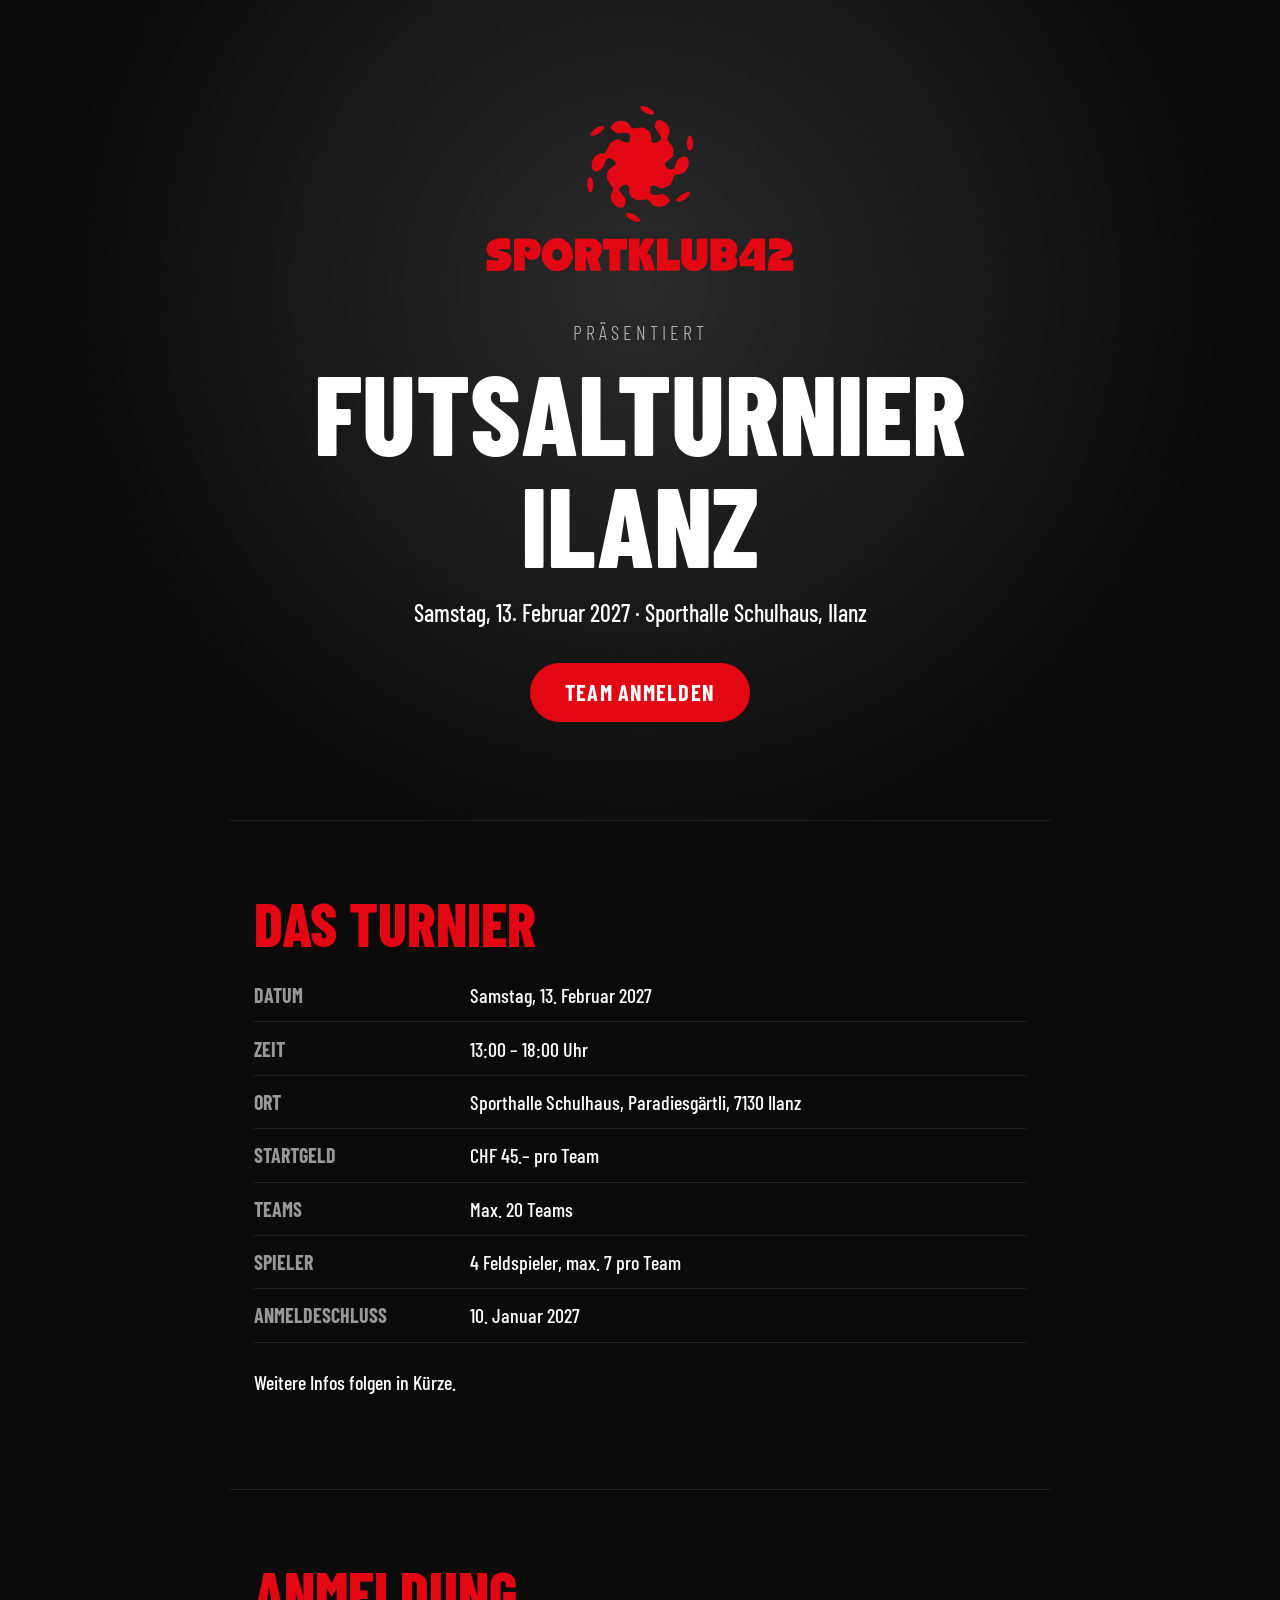
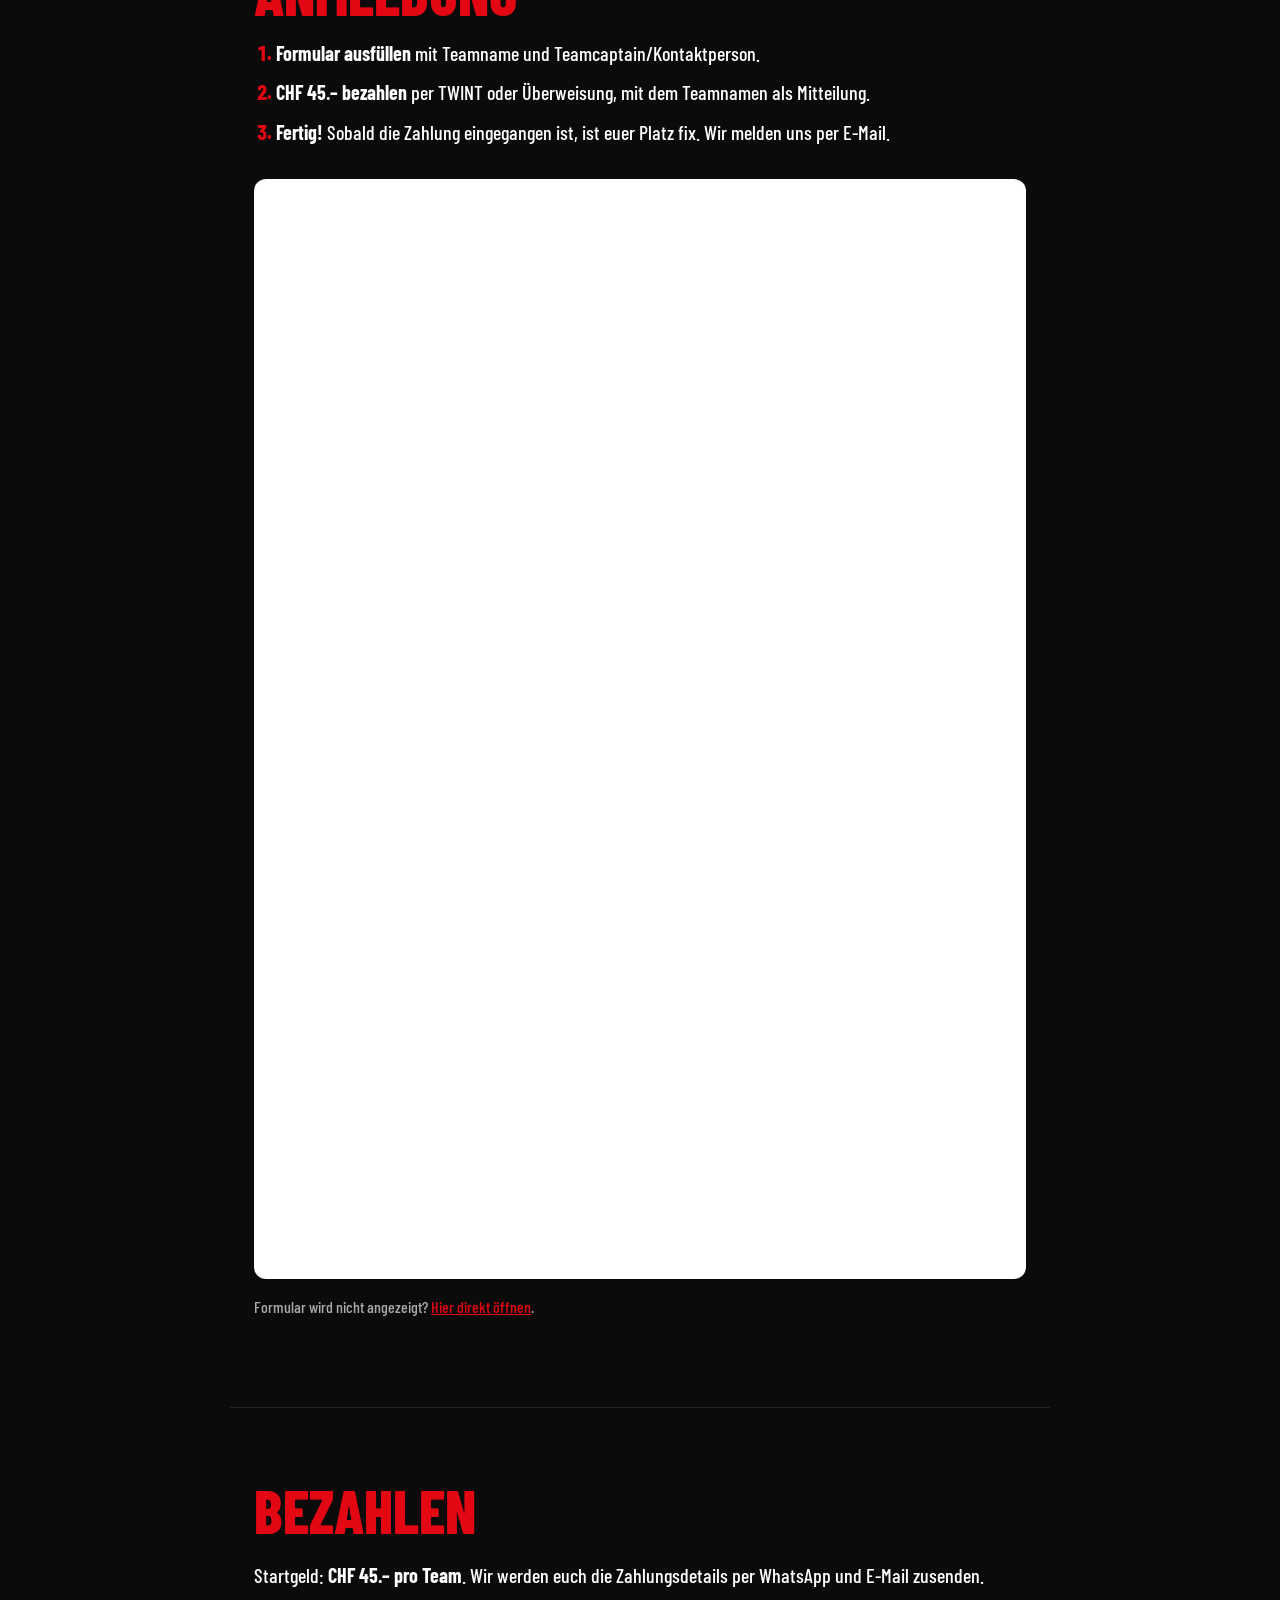
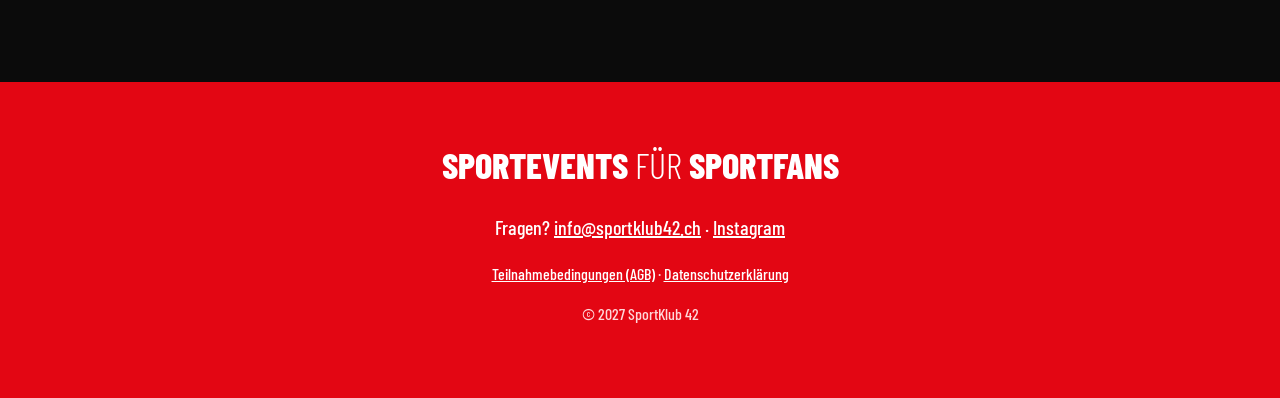
==== commit 6e4db273: "Anmelde frist angepasst" ====
--- a/index.html
+++ b/index.html
@@ -38,7 +38,7 @@
     <div><dt>Startgeld</dt><dd>CHF 45.– pro Team</dd></div>
     <div><dt>Teams</dt><dd>Max. 20 Teams</dd></div>
     <div><dt>Spieler</dt><dd>4 Feldspieler, max. 7 pro Team</dd></div>
-    <div><dt>Anmeldeschluss</dt><dd>15. Januar 2027 (Spielerliste ebenfalls bis dann)</dd></div>
+    <div><dt>Anmeldeschluss</dt><dd>10. Januar 2027</dd></div>
   </dl>
   <!-- ✏️ ÄNDERN: Weitere Infos (Preise, Festwirtschaft, Regeln …) -->
   <p>Weitere Infos folgen in Kürze.</p>
@@ -51,7 +51,7 @@
     <li><strong>Formular ausfüllen</strong> mit Teamname und Teamcaptain/Kontaktperson.</li>
     <li><strong>CHF 45.– bezahlen</strong> per TWINT oder Überweisung, mit dem Teamnamen als Mitteilung.</li>
     <li><strong>Fertig!</strong> Sobald die Zahlung eingegangen ist, ist euer Platz fix. Wir melden uns per E-Mail.</li>
-    <li><strong>Spielerliste einreichen</strong> bis spätestens 15. Januar 2027 per E-Mail.</li>
+    
   </ol>
 
   <!-- ✏️ ÄNDERN: Link zu deinem Google Formular (2× unten).
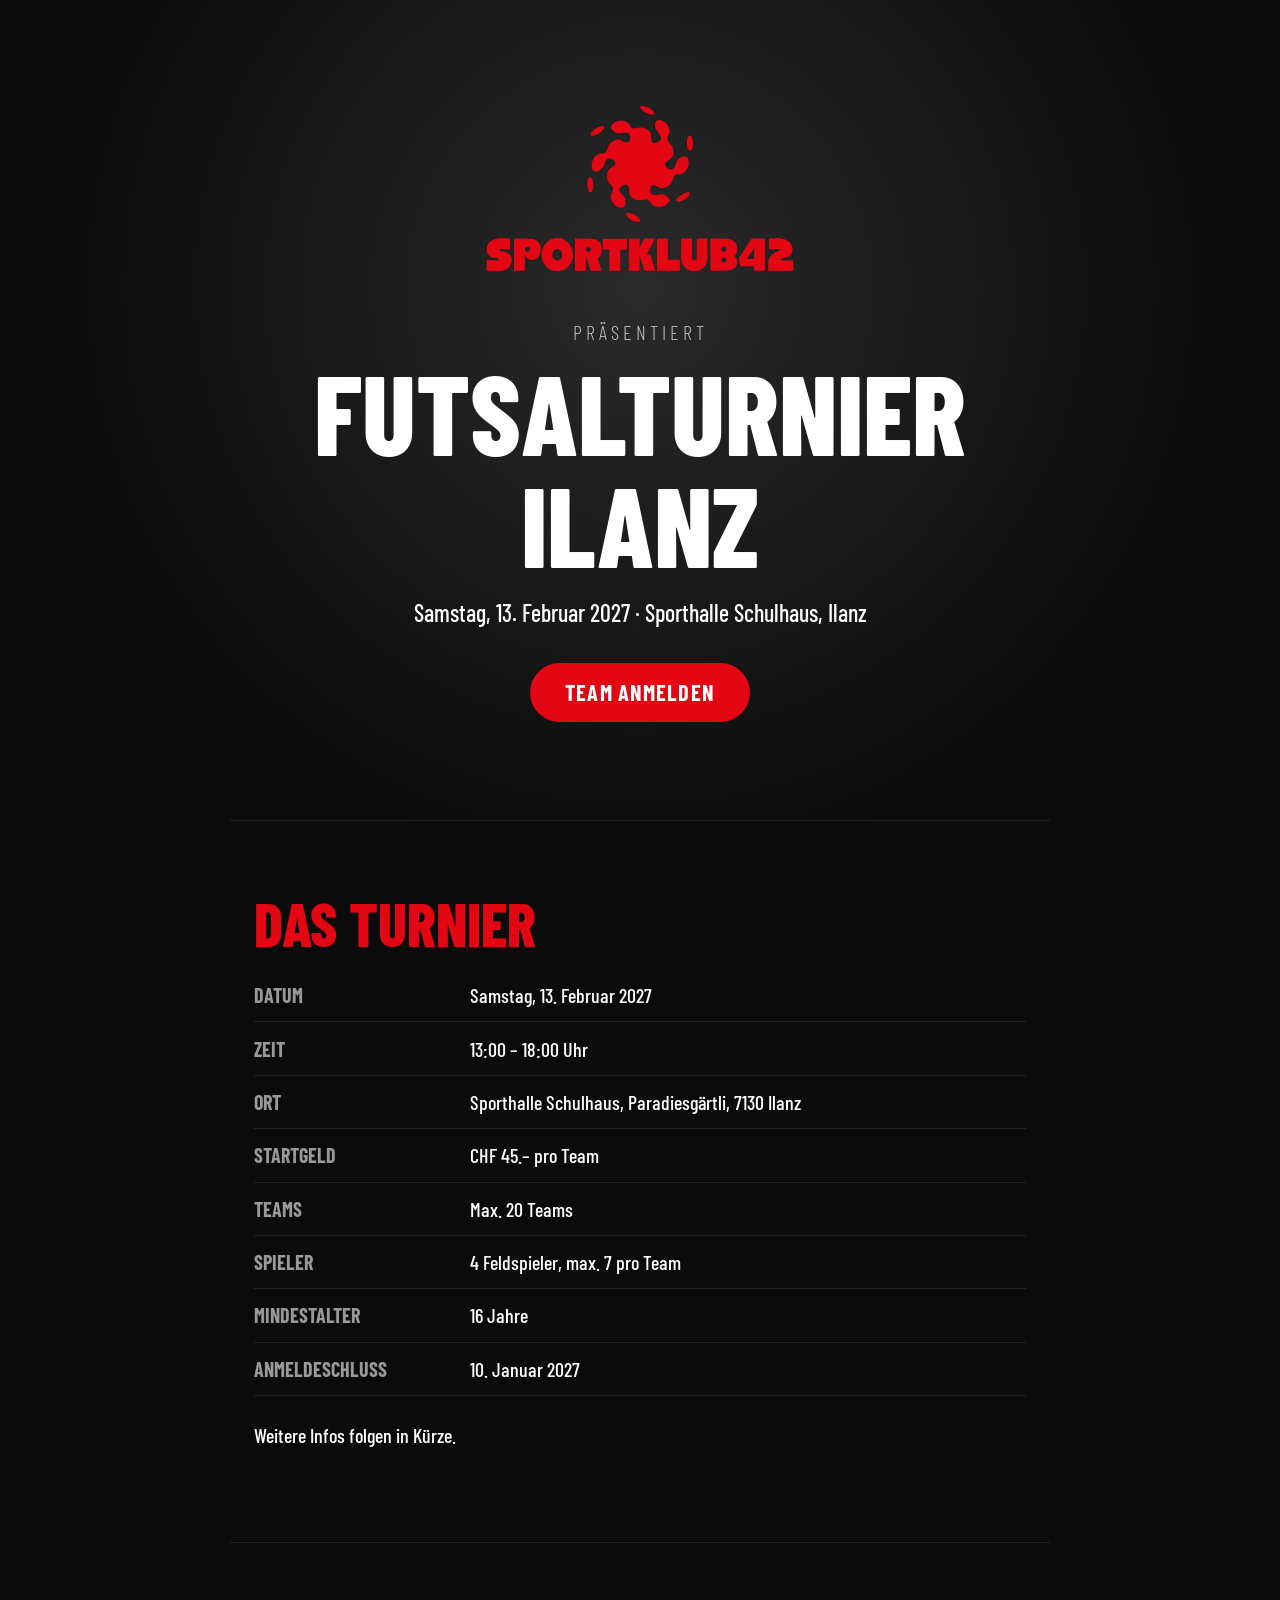
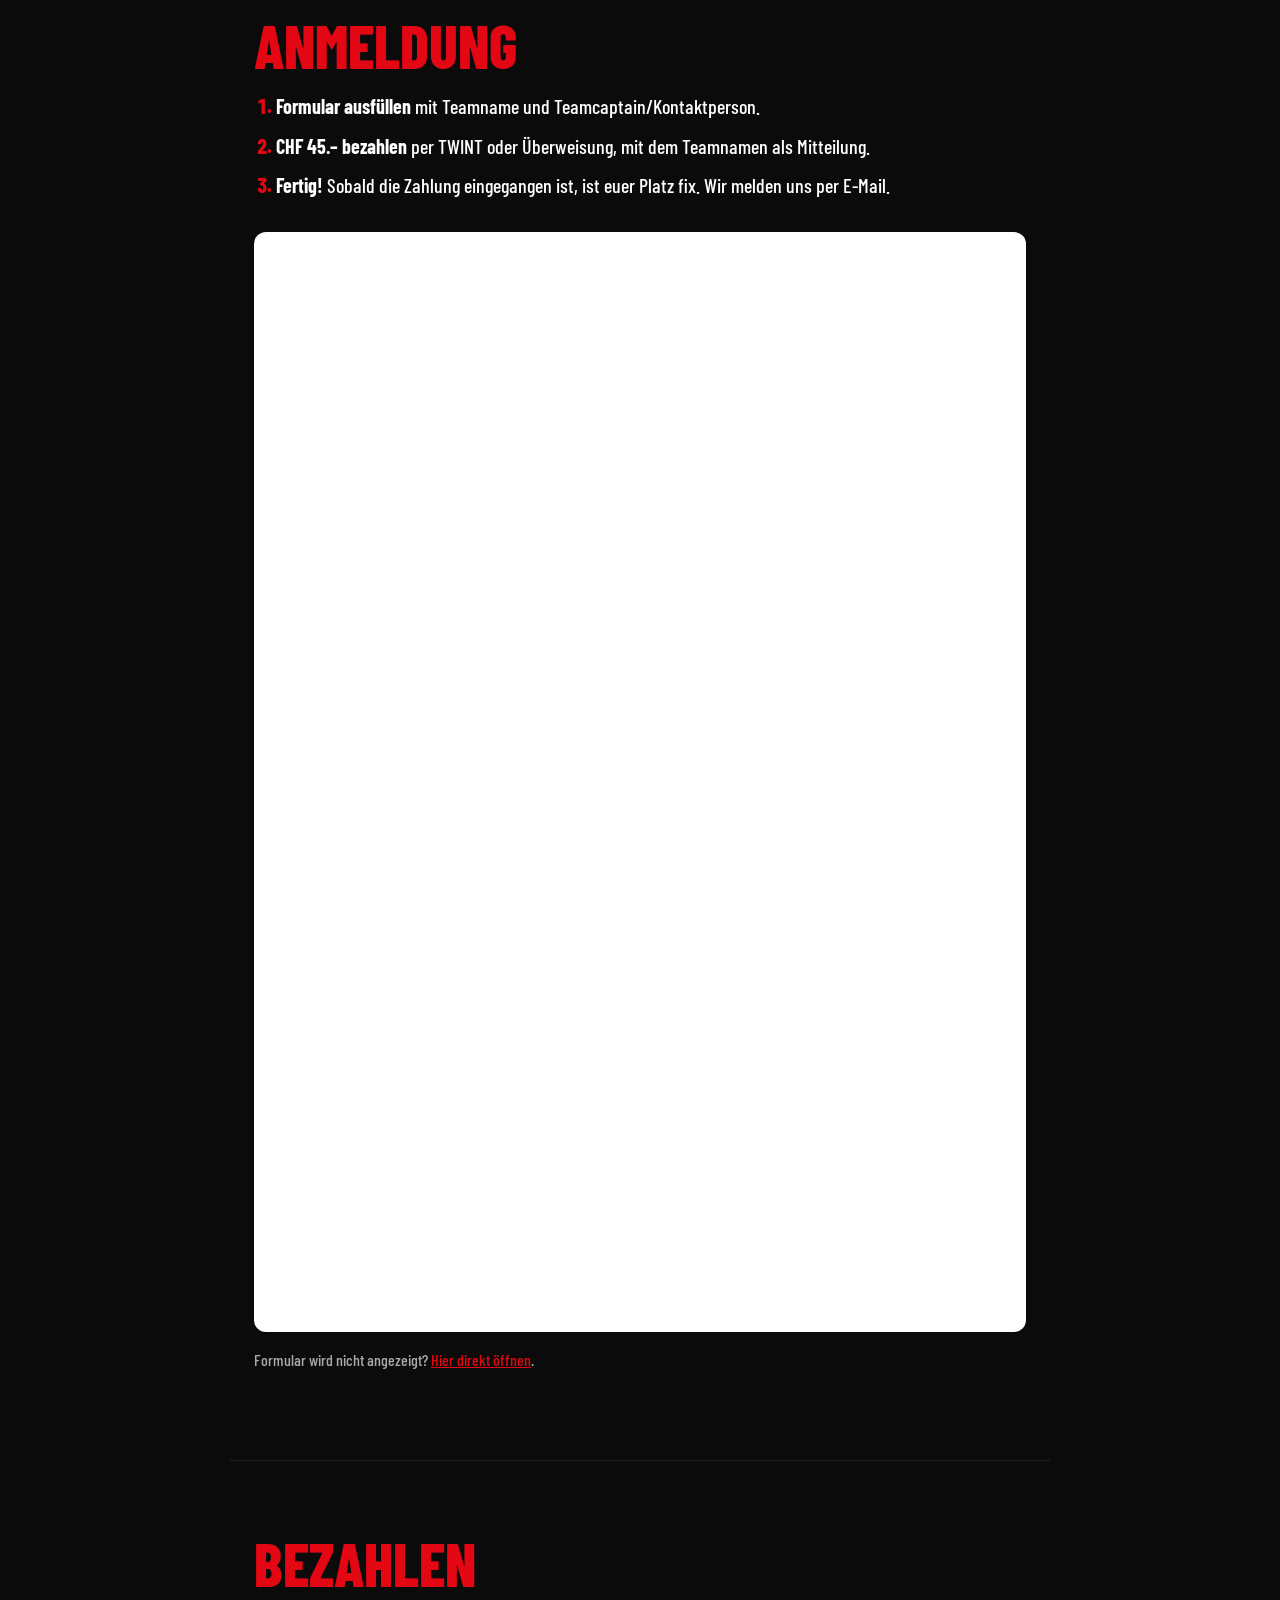
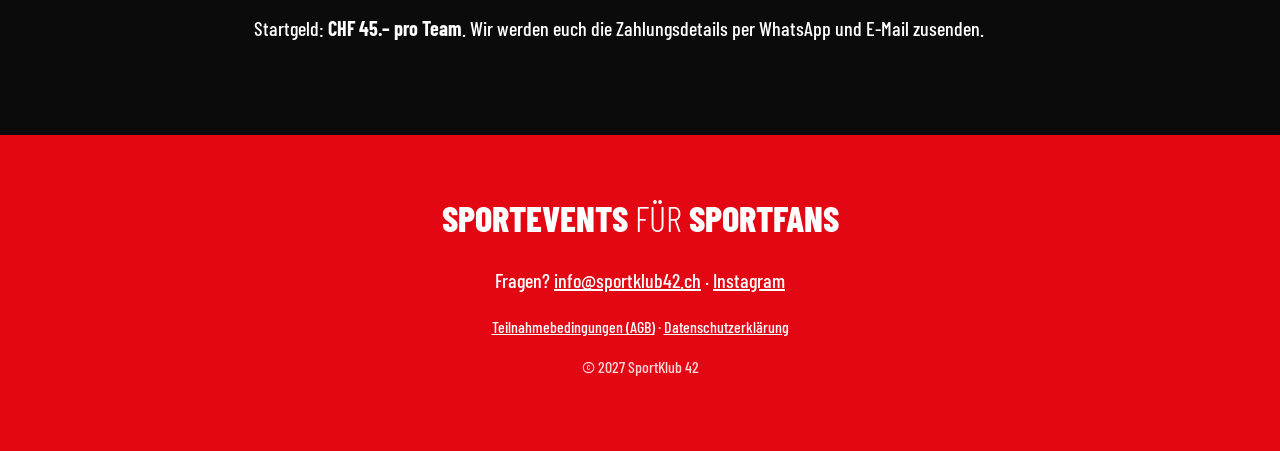
==== commit c8b47ec4: "mind alter" ====
--- a/index.html
+++ b/index.html
@@ -38,6 +38,7 @@
     <div><dt>Startgeld</dt><dd>CHF 45.– pro Team</dd></div>
     <div><dt>Teams</dt><dd>Max. 20 Teams</dd></div>
     <div><dt>Spieler</dt><dd>4 Feldspieler, max. 7 pro Team</dd></div>
+    <div><dt>Mindestalter</dt><dd>16 Jahre</dd></div>
     <div><dt>Anmeldeschluss</dt><dd>10. Januar 2027</dd></div>
   </dl>
   <!-- ✏️ ÄNDERN: Weitere Infos (Preise, Festwirtschaft, Regeln …) -->
